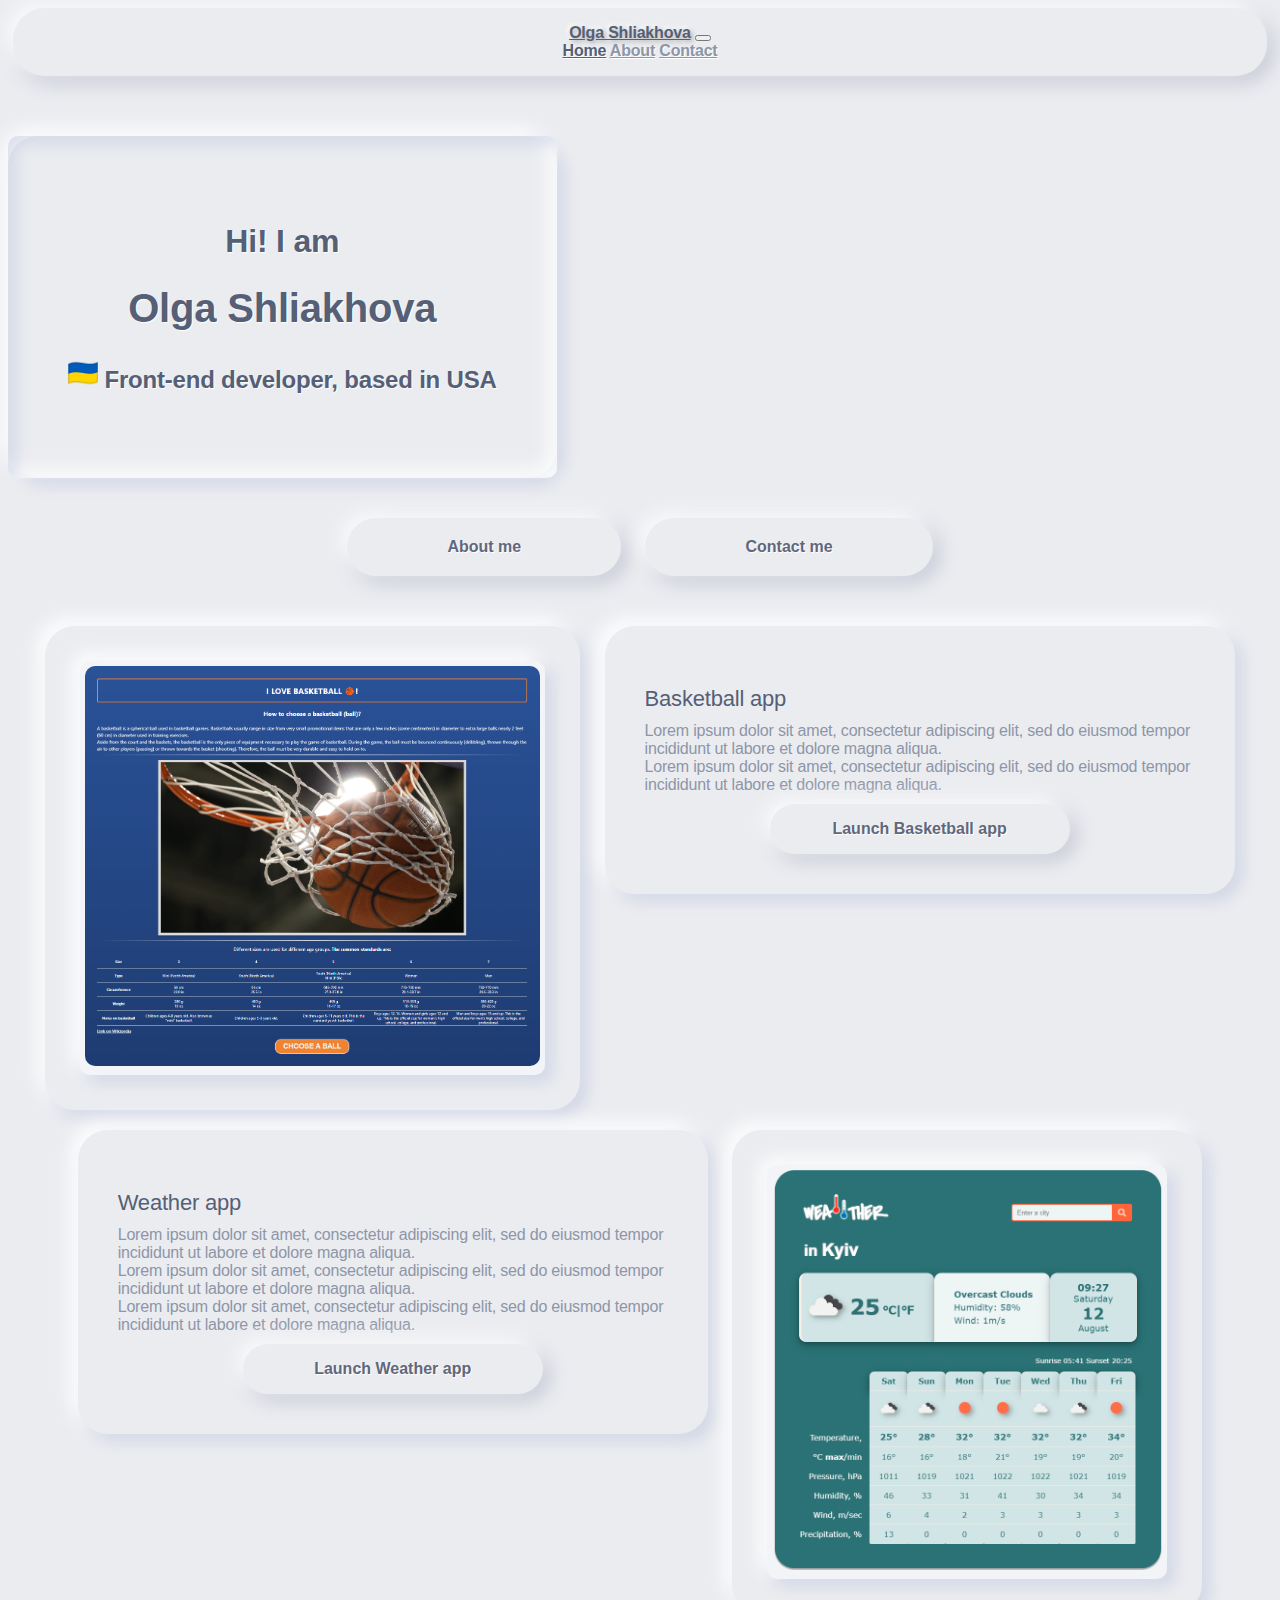
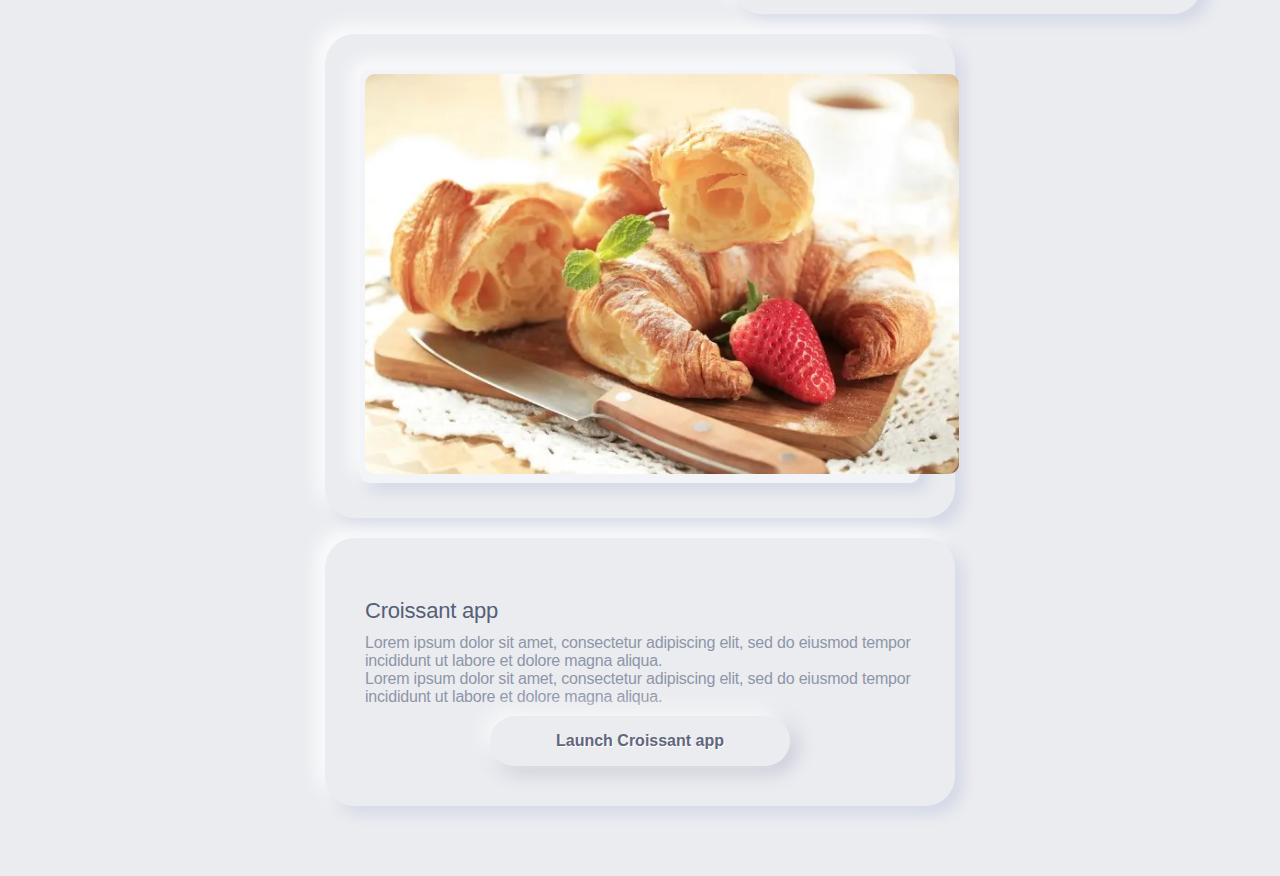
==== index.html @ 5eff9a6d "Update index.html" ====
<!DOCTYPE html>
<html lang="en">
  <head>
    <meta charset="UTF-8" />
    <meta name="viewport" content="width=device-width, initial-scale=1.0" />
    <meta
      name="description"
      content="Olga Shliakhova. Portfolio. Examples of my projects." />
    <link
      rel="stylesheet"
      href="https://cdn.jsdelivr.net/npm/bootstrap-icons@1.10.3/font/bootstrap-icons.css" />
    <link
      href="https://fonts.googleapis.com/css2?family=Covered+By+Your+Grace&family=PT+Sans:ital,wght@0,400;0,700;1,400;1,700&display=swap"
      rel="stylesheet" />
    <link
      href="https://cdn.jsdelivr.net/npm/bootstrap@5.3.1/dist/css/bootstrap.min.css"
      rel="stylesheet"
      integrity="sha384-4bw+/aepP/YC94hEpVNVgiZdgIC5+VKNBQNGCHeKRQN+PtmoHDEXuppvnDJzQIu9"
      crossorigin="anonymous" />
    <script
      src="https://cdn.jsdelivr.net/npm/bootstrap@5.3.1/dist/js/bootstrap.bundle.min.js"
      integrity="sha384-HwwvtgBNo3bZJJLYd8oVXjrBZt8cqVSpeBNS5n7C8IVInixGAoxmnlMuBnhbgrkm"
      crossorigin="anonymous"></script>
    <link rel="stylesheet" type="text/css" href="css/style.css" />
    <title>Olga Shliakhova</title>
  </head>
  <body>
    <div class="container-lg mx-auto">
      <nav class="navbar navbar-expand-lg bg-body-tertiary">
        <div class="container-fluid">
          <a class="navbar-brand" href="index.html">Olga Shliakhova</a>
          <button
            class="navbar-toggler"
            type="button"
            data-bs-toggle="collapse"
            data-bs-target="#navbarNavAltMarkup"
            aria-controls="navbarNavAltMarkup"
            aria-expanded="false"
            aria-label="Toggle navigation">
            <span class="navbar-toggler-icon"></span>
          </button>
          <div class="collapse navbar-collapse" id="navbarNavAltMarkup">
            <div class="navbar-nav">
              <a class="nav-link active" aria-current="page" href="index.html"
                >Home</a
              >
              <a class="nav-link" href="main/about.html">About</a>
              <a class="nav-link" href="main/about.html#contact-me">Contact</a>
            </div>
          </div>
        </div>
      </nav>
      <div class="container main">
        <div class="container mx-auto p-5 card-outer">
          <div class="card-inner">
            <h2 class="greeting">Hi! I am</h2>
            <h1 class="greeting">Olga Shliakhova</h1>

            <h3 class="greeting">
              <img class="flag" src="images/1f1fa-1f1e6.png" alt="Ukraine" />
              Front-end developer, based in USA
            </h3>
          </div>
        </div>

        <div class="d-grid gap-2 d-lg-block mx-auto buttons">
          <button
            type="button"
            class="btn mb-2 mx-auto about"
            onclick="window.location.href = `main/about.html`;">
            About me
          </button>
          <button
            type="button"
            class="btn mb-2 mx-auto contact"
            onclick="window.location.href = `main/about.html#contact-me`;">
            Contact me
          </button>
        </div>

        <div class="container mx-auto card-collection p-4">
          <div class="example-card mx-auto">
            <div class="example-card-outer">
              <img
                class="example-image img-fluid"
                height="400"
                src="images/102.png"
                alt="basketball" />
            </div>
          </div>

          <div class="example-card mx-auto">
            <div class="example-card_title">Basketball app</div>
            <div class="example-card_text mb-5">
              Lorem ipsum dolor sit amet, consectetur adipiscing elit, sed do
              eiusmod tempor incididunt ut labore et dolore magna aliqua.
              <br />
              Lorem ipsum dolor sit amet, consectetur adipiscing elit, sed do
              eiusmod tempor incididunt ut labore et dolore magna aliqua.
            </div>
            <button
              type="button"
              class="btn mb-2 mx-auto launch"
              onclick="window.open(`https://basketball-size.netlify.app/`);">
              Launch Basketball app
            </button>
          </div>
        </div>

        <div class="container mx-auto card-collection p-4">
          <div class="example-card mx-auto">
            <div class="example-card_title">Weather app</div>
            <div class="example-card_text mb-5">
              Lorem ipsum dolor sit amet, consectetur adipiscing elit, sed do
              eiusmod tempor incididunt ut labore et dolore magna aliqua.
              <br />
              Lorem ipsum dolor sit amet, consectetur adipiscing elit, sed do
              eiusmod tempor incididunt ut labore et dolore magna aliqua.
              <br />
              Lorem ipsum dolor sit amet, consectetur adipiscing elit, sed do
              eiusmod tempor incididunt ut labore et dolore magna aliqua.
            </div>
            <button
              type="button"
              class="btn mb-2 mx-auto launch"
              onclick="window.open(`https://weater-forecast-app.netlify.app/`)">
              Launch Weather app
            </button>
          </div>

          <div class="example-card mx-auto">
            <div class="example-card-outer">
              <img
                class="example-image img-fluid"
                height="400"
                src="images/103.png"
                alt="forecast" />
            </div>
          </div>
        </div>

        <div class="container mx-auto card-collection p-4">
          <div class="example-card mx-auto">
            <div class="example-card-outer">
              <img
                class="example-image img-fluid"
                height="400"
                src="images/1234.jpg"
                alt="croissant" />
            </div>
          </div>

          <div class="example-card mx-auto">
            <div class="example-card_title">Croissant app</div>
            <div class="example-card_text mb-5">
              Lorem ipsum dolor sit amet, consectetur adipiscing elit, sed do
              eiusmod tempor incididunt ut labore et dolore magna aliqua.
              <br />
              Lorem ipsum dolor sit amet, consectetur adipiscing elit, sed do
              eiusmod tempor incididunt ut labore et dolore magna aliqua.
            </div>
            <button
              type="button"
              class="btn mb-2 mx-auto launch"
              onclick="window.open(`https://croissant-app-fourteen.netlify.app/`);">
              Launch Croissant app
            </button>
          </div>
        </div>
      </div>
    </div>
    <script src="js/script.is"></script>
  </body>
</html>
---- css/style.css ----
:root {
  --main-bg: #ebecf0;
  --color-shadow: #babecc;
  --ruler: 16px;
  --color-white: #fff;
  --color-font: #8d96a8;
  --bx-shadow: 7px 7px 15px rgba(55, 84, 170, 0.15),
    -7px -7px 20px rgba(255, 255, 255, 1), 0px 0px 4px rgba(255, 255, 255, 0.2) !important;
}

body,
html {
  background-color: var(--main-bg);
}

body {
  text-align: center;
  font-family: "Montserrat", sans-serif;
  letter-spacing: -0.2px;
  font-size: var(--ruler);
}

.navbar {
  border: 0;
  outline: 0;
  font-size: var(--ruler);
  border-radius: calc(var(--ruler) * 2);
  padding: var(--ruler);
  background-color: var(--main-bg) !important;
  text-shadow: 1px 1px 0 var(--color-white);
  color: var(--color-font);
  font-weight: 600;
  margin: 5px;
  box-shadow: -5px -5px 20px var(--color-white),
    5px 5px 20px var(--color-shadow);
  transition: all 0.2s ease-in-out;
  cursor: pointer;
}

.navbar-brand {
  color: #555f76;
  text-shadow: 2px 2px 4px rgba(0, 0, 0, 0.3),
    -2px -2px 4px rgba(255, 255, 255, 1);
}

.navbar-nav .nav-link {
  color: var(--color-font) !important;
}

.navbar-nav .nav-link.active {
  color: #555f76 !important;
}

.main {
  margin: 60px auto;
}

.card-outer {
  box-shadow: var(--bx-shadow);
  background-color: var(--main-bg) !important;
  border-radius: 30px;
  max-width: 100%;
  width: max-content;
}

.card-inner {
  box-shadow: inset 0px 0px 4px rgba(255, 255, 255, 0),
    inset 7px 7px 15px rgba(55, 84, 170, 0.15),
    inset -7px -7px 20px rgba(255, 255, 255, 1),
    0px 0px 4px rgba(255, 255, 255, 0.2) !important;
  border-radius: 10px;
  padding: 60px !important;
}

.card {
  width: 600px;
  margin: 35px auto;
}

.about-me {
  max-width: 600px;
  width: fit-content;
}

p {
  padding: 0 0 10px;
  text-align: start;
  color: var(--color-font);
}

.greeting,
#contact-me,
.about-me {
  color: #555f76;
  text-shadow: 1px 1px 1px var(--color-white);
  text-align: center;
}

h1 {
  font-size: calc(var(--ruler) * 2.5);
}
h2 {
  font-size: calc(var(--ruler) * 2);
}

h3 {
  font-size: calc(var(--ruler) * 1.5);
}

.flag {
  width: 30px;
}

.buttons {
  margin: 40px auto;
  text-align: center;
}

.contact,
.about {
  padding: 20px 100px !important;
}

.btn,
.email,
.back {
  border: 0;
  outline: 0;
  font-size: var(--ruler);
  border-radius: calc(var(--ruler) * 2);
  padding: var(--ruler);
  background-color: var(--main-bg);
  text-shadow: 1px 1px 0 var(--color-white);
  color: #61677c;
  font-weight: 600;
  margin: 0 10px !important;
  box-shadow: -5px -5px 20px var(--color-white),
    5px 5px 20px var(--color-shadow);
  transition: all 0.2s ease-in-out;
  cursor: pointer;
}

.launch {
  width: 300px;
}

&:active {
  box-shadow: inset 1px 1px 2px var(--color-shadow),
    inset -1px -1px 2px var(--color-white);
}
&:hover {
  box-shadow: -2px -2px 5px var(--color-white), 2px 2px 5px var(--color-shadow);
}

.example-card {
  display: block;
  background-color: var(--main-bg);
  padding: 40px;
  box-shadow: var(--bx-shadow);
  border-radius: 30px;
  max-width: 550px;
  width: fit-content;
}

.example-card_title {
  color: #555f76;
  font-size: 22px;
  padding: 20px 0 10px;
  text-align: start;
}

.example-card_text {
  padding: 0 0 10px;
  text-align: start;
  color: #8d96a8;
}

.example-card-outer {
  background-color: #f3f4f7;
  border-radius: 10px;
  border: 5px solid #f3f4f7;
  box-shadow: var(--bx-shadow);
  margin: -5px;
}

.example-image {
  border-radius: 10px;
}

.gallery {
  height: 290px !important;
}

.card-collection .example-card {
  display: inline-block;
  margin: 10px !important;
  vertical-align: top;
  text-align: center;
}

.link-email {
  margin-top: 30px;
  text-align: center;
}

.email,
.back {
  text-decoration: none;
}
.email {
  padding: 18px 64px;
}

.btn-back {
  text-align: left;
  margin-top: 40px;
  margin-left: 10px;
}
.back {
  display: inline;
}

.contact-inner,
.about-inner {
  margin: calc(var(--ruler) * 1.5) auto;
  text-align: center;
}

.contact-inner {
  width: 320px !important;
}

#contact-me,
#about-me {
  border: 0;
  outline: 0;
  border-radius: calc(var(--ruler) * 20);
  padding: calc(var(--ruler) * 1.5);
  background-color: var(--main-bg);
  text-shadow: 1px 1px 0 var(--color-white);
  margin-right: calc(var(--ruler) / 2);
  box-shadow: inset 2px 2px 5px var(--color-shadow),
    inset -5px -5px 10px var(--color-white);
  width: 100%;
  box-sizing: border-box;
  transition: all 0.2s ease-in-out;
  appearance: none;
  -webkit-appearance: none;
}

#about-me {
  border-radius: calc(var(--ruler) * 3) !important;
}

@media screen and (max-width: 600px) {
  h1 {
    font-size: calc(var(--ruler) * 2) !important;
  }
  h2 {
    font-size: calc(var(--ruler) * 1.5);
  }

  h3 {
    font-size: calc(var(--ruler) * 1);
  }
  .card-inner {
    padding: 30px !important;
  }
  .example-card {
    padding: 20px !important;
  }
  .launch {
    width: 250px !important;
  }
  .p-4 {
    padding: 0 !important;
  }
  .about-inner {
    width: 100% !important;
  }
  .contact,
  .about {
    margin: 0 !important;
  }
}
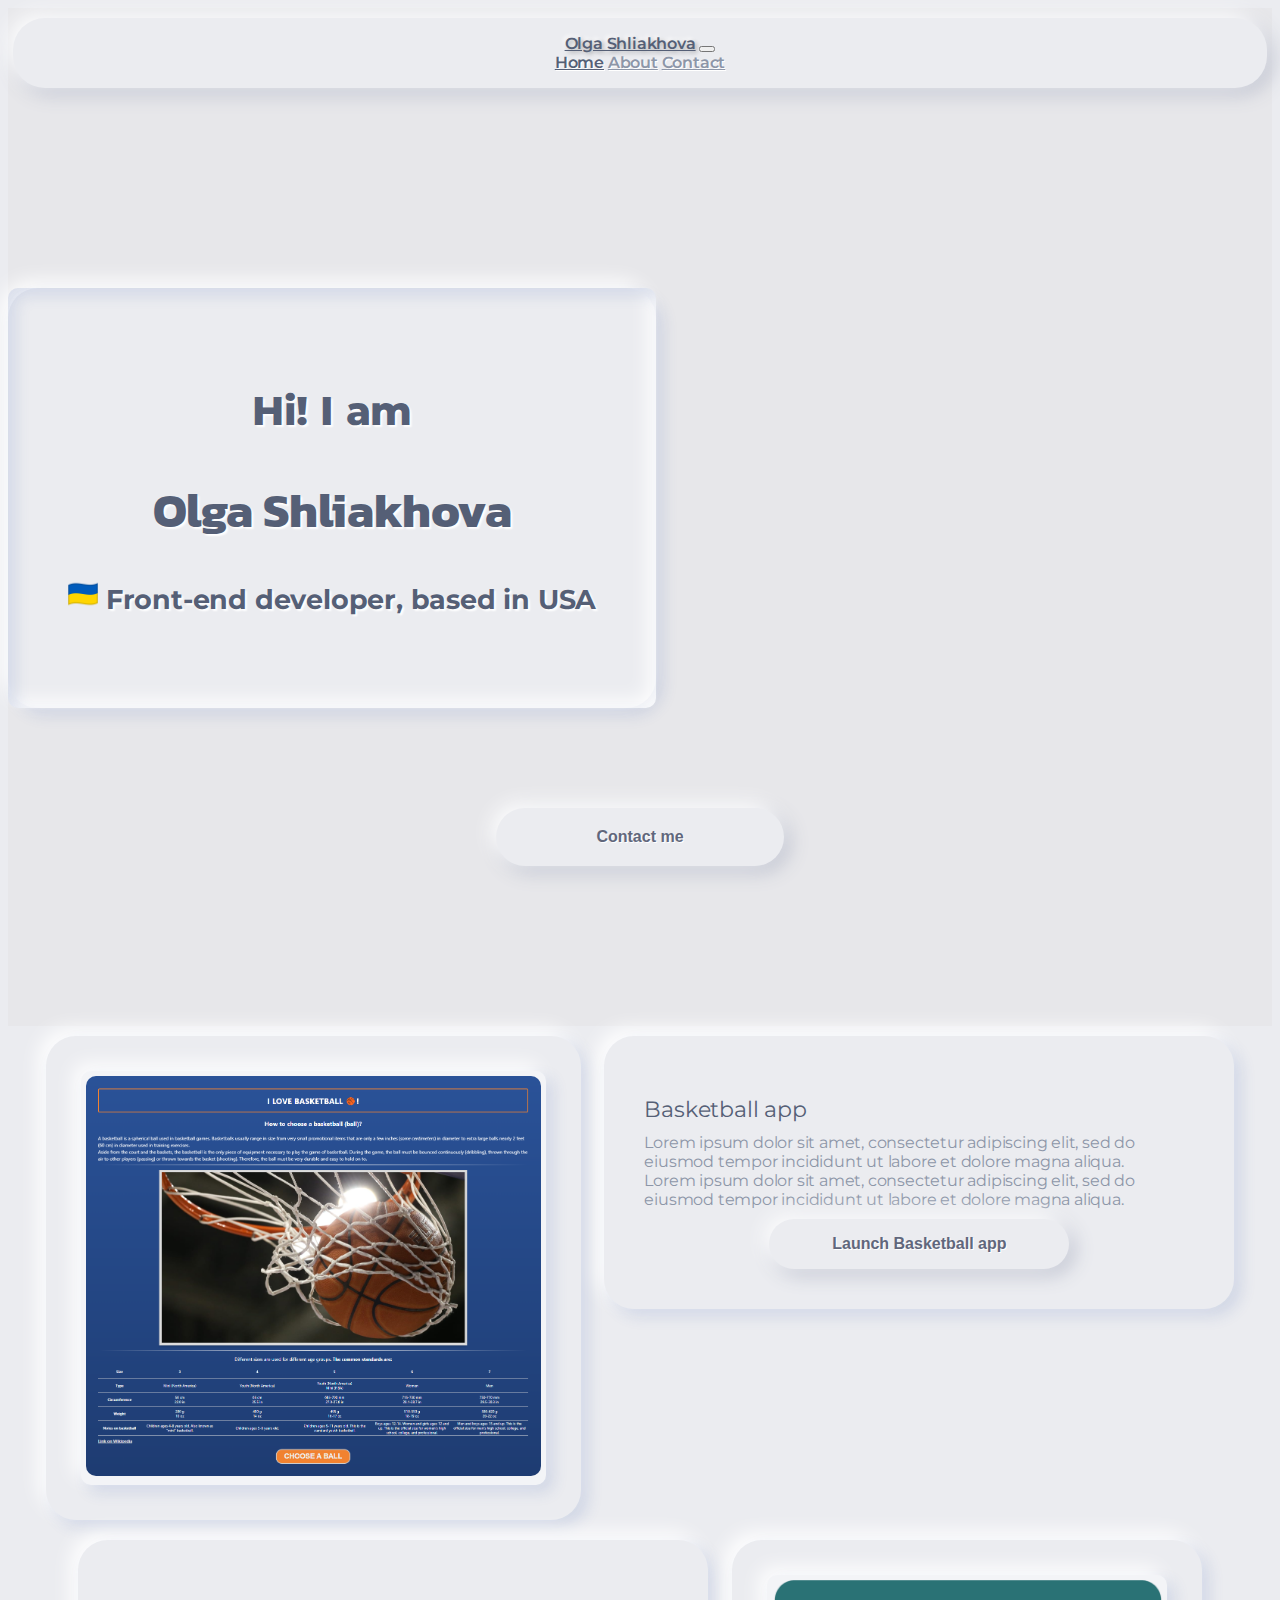
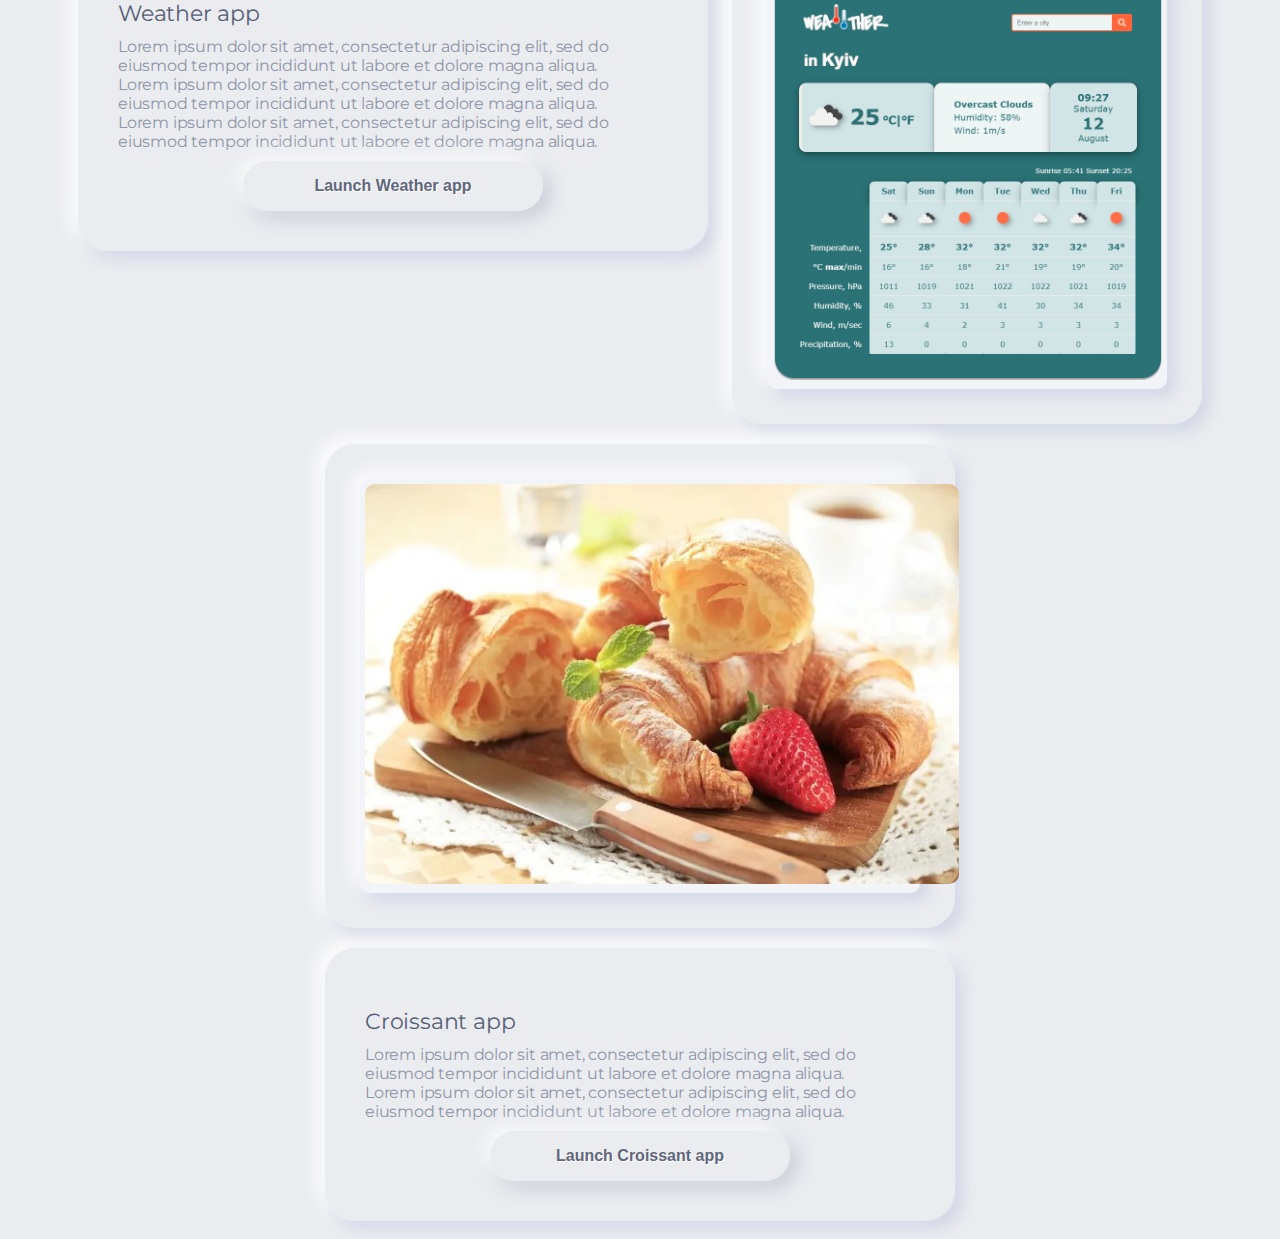
==== commit 732021d2: "Delete button, add font" ====
--- a/index.html
+++ b/index.html
@@ -2,6 +2,7 @@
 <html lang="en">
   <head>
     <meta charset="UTF-8" />
+    <meta http-equiv="X-UA-Compatible" content="IE=edge" />
     <meta name="viewport" content="width=device-width, initial-scale=1.0" />
     <meta
       name="description"
@@ -9,8 +10,10 @@
     <link
       rel="stylesheet"
       href="https://cdn.jsdelivr.net/npm/bootstrap-icons@1.10.3/font/bootstrap-icons.css" />
+    <link rel="preconnect" href="https://fonts.googleapis.com" />
+    <link rel="preconnect" href="https://fonts.gstatic.com" crossorigin />
     <link
-      href="https://fonts.googleapis.com/css2?family=Covered+By+Your+Grace&family=PT+Sans:ital,wght@0,400;0,700;1,400;1,700&display=swap"
+      href="https://fonts.googleapis.com/css2?family=Kanit:wght@500&family=Montserrat:wght@500&family=PT+Sans:ital,wght@0,400;0,700;1,400;1,700&display=swap"
       rel="stylesheet" />
     <link
       href="https://cdn.jsdelivr.net/npm/bootstrap@5.3.1/dist/css/bootstrap.min.css"
@@ -25,147 +28,153 @@
     <title>Olga Shliakhova</title>
   </head>
   <body>
-    <div class="container-lg mx-auto">
-      <nav class="navbar navbar-expand-lg bg-body-tertiary">
-        <div class="container-fluid">
-          <a class="navbar-brand" href="index.html">Olga Shliakhova</a>
-          <button
-            class="navbar-toggler"
-            type="button"
-            data-bs-toggle="collapse"
-            data-bs-target="#navbarNavAltMarkup"
-            aria-controls="navbarNavAltMarkup"
-            aria-expanded="false"
-            aria-label="Toggle navigation">
-            <span class="navbar-toggler-icon"></span>
-          </button>
-          <div class="collapse navbar-collapse" id="navbarNavAltMarkup">
-            <div class="navbar-nav">
-              <a class="nav-link active" aria-current="page" href="index.html"
-                >Home</a
-              >
-              <a class="nav-link" href="main/about.html">About</a>
-              <a class="nav-link" href="main/about.html#contact-me">Contact</a>
+    <div class="container-fluid wrapper mx-auto">
+      <div class="hero">
+        <nav class="navbar fixed-top navbar-expand-md bg-body-tertiary">
+          <div class="container-fluid">
+            <a class="navbar-brand" href="index.html">Olga Shliakhova</a>
+            <button
+              class="navbar-toggler"
+              type="button"
+              data-bs-toggle="collapse"
+              data-bs-target="#navbarNavAltMarkup"
+              aria-controls="navbarNavAltMarkup"
+              aria-expanded="false"
+              aria-label="Toggle navigation">
+              <span class="navbar-toggler-icon"></span>
+            </button>
+            <div
+              class="collapse navbar-collapse justify-content-center"
+              id="navbarNavAltMarkup">
+              <div class="navbar-nav">
+                <a class="nav-link active" aria-current="page" href="index.html"
+                  >Home</a
+                >
+                <a class="nav-link" href="main/about.html">About</a>
+                <a class="nav-link" href="main/about.html#contact-me"
+                  >Contact</a
+                >
+              </div>
             </div>
           </div>
+        </nav>
+        <div class="container main">
+          <div class="container mx-auto p-5 card-outer">
+            <div class="card-inner">
+              <h2 class="greeting">Hi! I am</h2>
+              <h1 class="greeting">Olga Shliakhova</h1>
+
+              <h3 class="greeting">
+                <img class="flag" src="images/1f1fa-1f1e6.png" alt="Ukraine" />
+                Front-end developer, based in USA
+              </h3>
+            </div>
+          </div>
+
+          <div class="d-grid gap-2 d-lg-block mx-auto buttons">
+            <!-- <button
+              type="button"
+              class="btn mb-2 mx-auto about"
+              onclick="window.location.href = `main/about.html`;">
+              About me
+            </button> -->
+            <button
+              type="button"
+              class="btn mb-2 mx-auto contact"
+              onclick="window.location.href = `main/about.html#contact-me`;">
+              Contact me
+            </button>
+          </div>
         </div>
-      </nav>
-      <div class="container main">
-        <div class="container mx-auto p-5 card-outer">
-          <div class="card-inner">
-            <h2 class="greeting">Hi! I am</h2>
-            <h1 class="greeting">Olga Shliakhova</h1>
+      </div>
 
-            <h3 class="greeting">
-              <img class="flag" src="images/1f1fa-1f1e6.png" alt="Ukraine" />
-              Front-end developer, based in USA
-            </h3>
+      <div class="container mx-auto card-collection p-4">
+        <div class="example-card mx-auto">
+          <div class="example-card-outer">
+            <img
+              class="example-image img-fluid"
+              height="400"
+              src="images/102.png"
+              alt="basketball" />
           </div>
         </div>
 
-        <div class="d-grid gap-2 d-lg-block mx-auto buttons">
+        <div class="example-card mx-auto">
+          <div class="example-card_title">Basketball app</div>
+          <div class="example-card_text mb-5">
+            Lorem ipsum dolor sit amet, consectetur adipiscing elit, sed do
+            eiusmod tempor incididunt ut labore et dolore magna aliqua.
+            <br />
+            Lorem ipsum dolor sit amet, consectetur adipiscing elit, sed do
+            eiusmod tempor incididunt ut labore et dolore magna aliqua.
+          </div>
           <button
             type="button"
-            class="btn mb-2 mx-auto about"
-            onclick="window.location.href = `main/about.html`;">
-            About me
+            class="btn mb-2 mx-auto launch"
+            onclick="window.open(`https://basketball-size.netlify.app/`);">
+            Launch Basketball app
           </button>
+        </div>
+      </div>
+
+      <div class="container mx-auto card-collection p-4">
+        <div class="example-card mx-auto">
+          <div class="example-card_title">Weather app</div>
+          <div class="example-card_text mb-5">
+            Lorem ipsum dolor sit amet, consectetur adipiscing elit, sed do
+            eiusmod tempor incididunt ut labore et dolore magna aliqua.
+            <br />
+            Lorem ipsum dolor sit amet, consectetur adipiscing elit, sed do
+            eiusmod tempor incididunt ut labore et dolore magna aliqua.
+            <br />
+            Lorem ipsum dolor sit amet, consectetur adipiscing elit, sed do
+            eiusmod tempor incididunt ut labore et dolore magna aliqua.
+          </div>
           <button
             type="button"
-            class="btn mb-2 mx-auto contact"
-            onclick="window.location.href = `main/about.html#contact-me`;">
-            Contact me
+            class="btn mb-2 mx-auto launch"
+            onclick="window.open(`https://weater-forecast-app.netlify.app/`)">
+            Launch Weather app
           </button>
         </div>
 
-        <div class="container mx-auto card-collection p-4">
-          <div class="example-card mx-auto">
-            <div class="example-card-outer">
-              <img
-                class="example-image img-fluid"
-                height="400"
-                src="images/102.png"
-                alt="basketball" />
-            </div>
+        <div class="example-card mx-auto">
+          <div class="example-card-outer">
+            <img
+              class="example-image img-fluid"
+              height="400"
+              src="images/103.png"
+              alt="forecast" />
           </div>
+        </div>
+      </div>
 
-          <div class="example-card mx-auto">
-            <div class="example-card_title">Basketball app</div>
-            <div class="example-card_text mb-5">
-              Lorem ipsum dolor sit amet, consectetur adipiscing elit, sed do
-              eiusmod tempor incididunt ut labore et dolore magna aliqua.
-              <br />
-              Lorem ipsum dolor sit amet, consectetur adipiscing elit, sed do
-              eiusmod tempor incididunt ut labore et dolore magna aliqua.
-            </div>
-            <button
-              type="button"
-              class="btn mb-2 mx-auto launch"
-              onclick="window.open(`https://basketball-size.netlify.app/`);">
-              Launch Basketball app
-            </button>
+      <div class="container mx-auto card-collection p-4">
+        <div class="example-card mx-auto">
+          <div class="example-card-outer">
+            <img
+              class="example-image img-fluid"
+              height="400"
+              src="images/1234.jpg"
+              alt="croissant" />
           </div>
         </div>
 
-        <div class="container mx-auto card-collection p-4">
-          <div class="example-card mx-auto">
-            <div class="example-card_title">Weather app</div>
-            <div class="example-card_text mb-5">
-              Lorem ipsum dolor sit amet, consectetur adipiscing elit, sed do
-              eiusmod tempor incididunt ut labore et dolore magna aliqua.
-              <br />
-              Lorem ipsum dolor sit amet, consectetur adipiscing elit, sed do
-              eiusmod tempor incididunt ut labore et dolore magna aliqua.
-              <br />
-              Lorem ipsum dolor sit amet, consectetur adipiscing elit, sed do
-              eiusmod tempor incididunt ut labore et dolore magna aliqua.
-            </div>
-            <button
-              type="button"
-              class="btn mb-2 mx-auto launch"
-              onclick="window.open(`https://weater-forecast-app.netlify.app/`)">
-              Launch Weather app
-            </button>
+        <div class="example-card mx-auto">
+          <div class="example-card_title">Croissant app</div>
+          <div class="example-card_text mb-5">
+            Lorem ipsum dolor sit amet, consectetur adipiscing elit, sed do
+            eiusmod tempor incididunt ut labore et dolore magna aliqua.
+            <br />
+            Lorem ipsum dolor sit amet, consectetur adipiscing elit, sed do
+            eiusmod tempor incididunt ut labore et dolore magna aliqua.
           </div>
-
-          <div class="example-card mx-auto">
-            <div class="example-card-outer">
-              <img
-                class="example-image img-fluid"
-                height="400"
-                src="images/103.png"
-                alt="forecast" />
-            </div>
-          </div>
-        </div>
-
-        <div class="container mx-auto card-collection p-4">
-          <div class="example-card mx-auto">
-            <div class="example-card-outer">
-              <img
-                class="example-image img-fluid"
-                height="400"
-                src="images/1234.jpg"
-                alt="croissant" />
-            </div>
-          </div>
-
-          <div class="example-card mx-auto">
-            <div class="example-card_title">Croissant app</div>
-            <div class="example-card_text mb-5">
-              Lorem ipsum dolor sit amet, consectetur adipiscing elit, sed do
-              eiusmod tempor incididunt ut labore et dolore magna aliqua.
-              <br />
-              Lorem ipsum dolor sit amet, consectetur adipiscing elit, sed do
-              eiusmod tempor incididunt ut labore et dolore magna aliqua.
-            </div>
-            <button
-              type="button"
-              class="btn mb-2 mx-auto launch"
-              onclick="window.open(`https://croissant-app-fourteen.netlify.app/`);">
-              Launch Croissant app
-            </button>
-          </div>
+          <button
+            type="button"
+            class="btn mb-2 mx-auto launch"
+            onclick="window.open(`https://croissant-app-fourteen.netlify.app/`);">
+            Launch Croissant app
+          </button>
         </div>
       </div>
     </div>
--- a/css/style.css
+++ b/css/style.css
@@ -1,6 +1,8 @@
 :root {
   --main-bg: #ebecf0;
+  --secondary-bg: #e7e7ea;
   --color-shadow: #babecc;
+  --text-color: #555f76;
   --ruler: 16px;
   --color-white: #fff;
   --color-font: #8d96a8;
@@ -18,6 +20,11 @@
   font-family: "Montserrat", sans-serif;
   letter-spacing: -0.2px;
   font-size: var(--ruler);
+}
+
+.hero {
+  background-color: var(--secondary-bg);
+  padding: 5px 0 100px 0;
 }
 
 .navbar {
@@ -38,7 +45,7 @@
 }
 
 .navbar-brand {
-  color: #555f76;
+  color: var(--text-color);
   text-shadow: 2px 2px 4px rgba(0, 0, 0, 0.3),
     -2px -2px 4px rgba(255, 255, 255, 1);
 }
@@ -48,7 +55,7 @@
 }
 
 .navbar-nav .nav-link.active {
-  color: #555f76 !important;
+  color: var(--text-color) !important;
 }
 
 .main {
@@ -61,6 +68,7 @@
   border-radius: 30px;
   max-width: 100%;
   width: max-content;
+  margin: 200px 0 100px 0;
 }
 
 .card-inner {
@@ -90,21 +98,25 @@
 
 .greeting,
 #contact-me,
-.about-me {
-  color: #555f76;
-  text-shadow: 1px 1px 1px var(--color-white);
-  text-align: center;
+.about-me,
+.about {
+  color: var(--text-color);
+  text-shadow: 2px 2px 2px var(--color-white);
+  text-align: center;
+  line-height: 1.5em;
 }
 
 h1 {
+  font-family: "Kanit", sans-serif;
+  line-height: 1em;
+  font-size: calc(var(--ruler) * 3);
+}
+h2 {
   font-size: calc(var(--ruler) * 2.5);
-}
-h2 {
-  font-size: calc(var(--ruler) * 2);
-}
-
+  font-weight: 800;
+}
 h3 {
-  font-size: calc(var(--ruler) * 1.5);
+  font-size: calc(var(--ruler) * 1.7);
 }
 
 .flag {
@@ -118,7 +130,10 @@
 
 .contact,
 .about {
+  /* text-shadow: 2px 2px 2px var(--color-white); */
   padding: 20px 100px !important;
+  font-weight: 700;
+  /* color: var(--text-color); */
 }
 
 .btn,
@@ -163,7 +178,7 @@
 }
 
 .example-card_title {
-  color: #555f76;
+  color: var(--text-color);
   font-size: 22px;
   padding: 20px 0 10px;
   text-align: start;
@@ -172,7 +187,7 @@
 .example-card_text {
   padding: 0 0 10px;
   text-align: start;
-  color: #8d96a8;
+  color: var(--color-font);
 }
 
 .example-card-outer {
@@ -220,25 +235,20 @@
   display: inline;
 }
 
+.contact-inner {
+  width: 320px !important;
+  text-align: center;
+}
 .contact-inner,
 .about-inner {
   margin: calc(var(--ruler) * 1.5) auto;
   text-align: center;
-}
-
-.contact-inner {
-  width: 320px !important;
-}
-
-#contact-me,
-#about-me {
   border: 0;
   outline: 0;
-  border-radius: calc(var(--ruler) * 20);
+  border-radius: calc(var(--ruler) * 7);
   padding: calc(var(--ruler) * 1.5);
   background-color: var(--main-bg);
-  text-shadow: 1px 1px 0 var(--color-white);
-  margin-right: calc(var(--ruler) / 2);
+  text-align: center;
   box-shadow: inset 2px 2px 5px var(--color-shadow),
     inset -5px -5px 10px var(--color-white);
   width: 100%;
@@ -249,7 +259,10 @@
 }
 
 #about-me {
-  border-radius: calc(var(--ruler) * 3) !important;
+  padding: 0 60px;
+  margin-bottom: 0 !important;
+  line-height: 2em;
+  text-shadow: 1px 1px 0 var(--color-white);
 }
 
 @media screen and (max-width: 600px) {
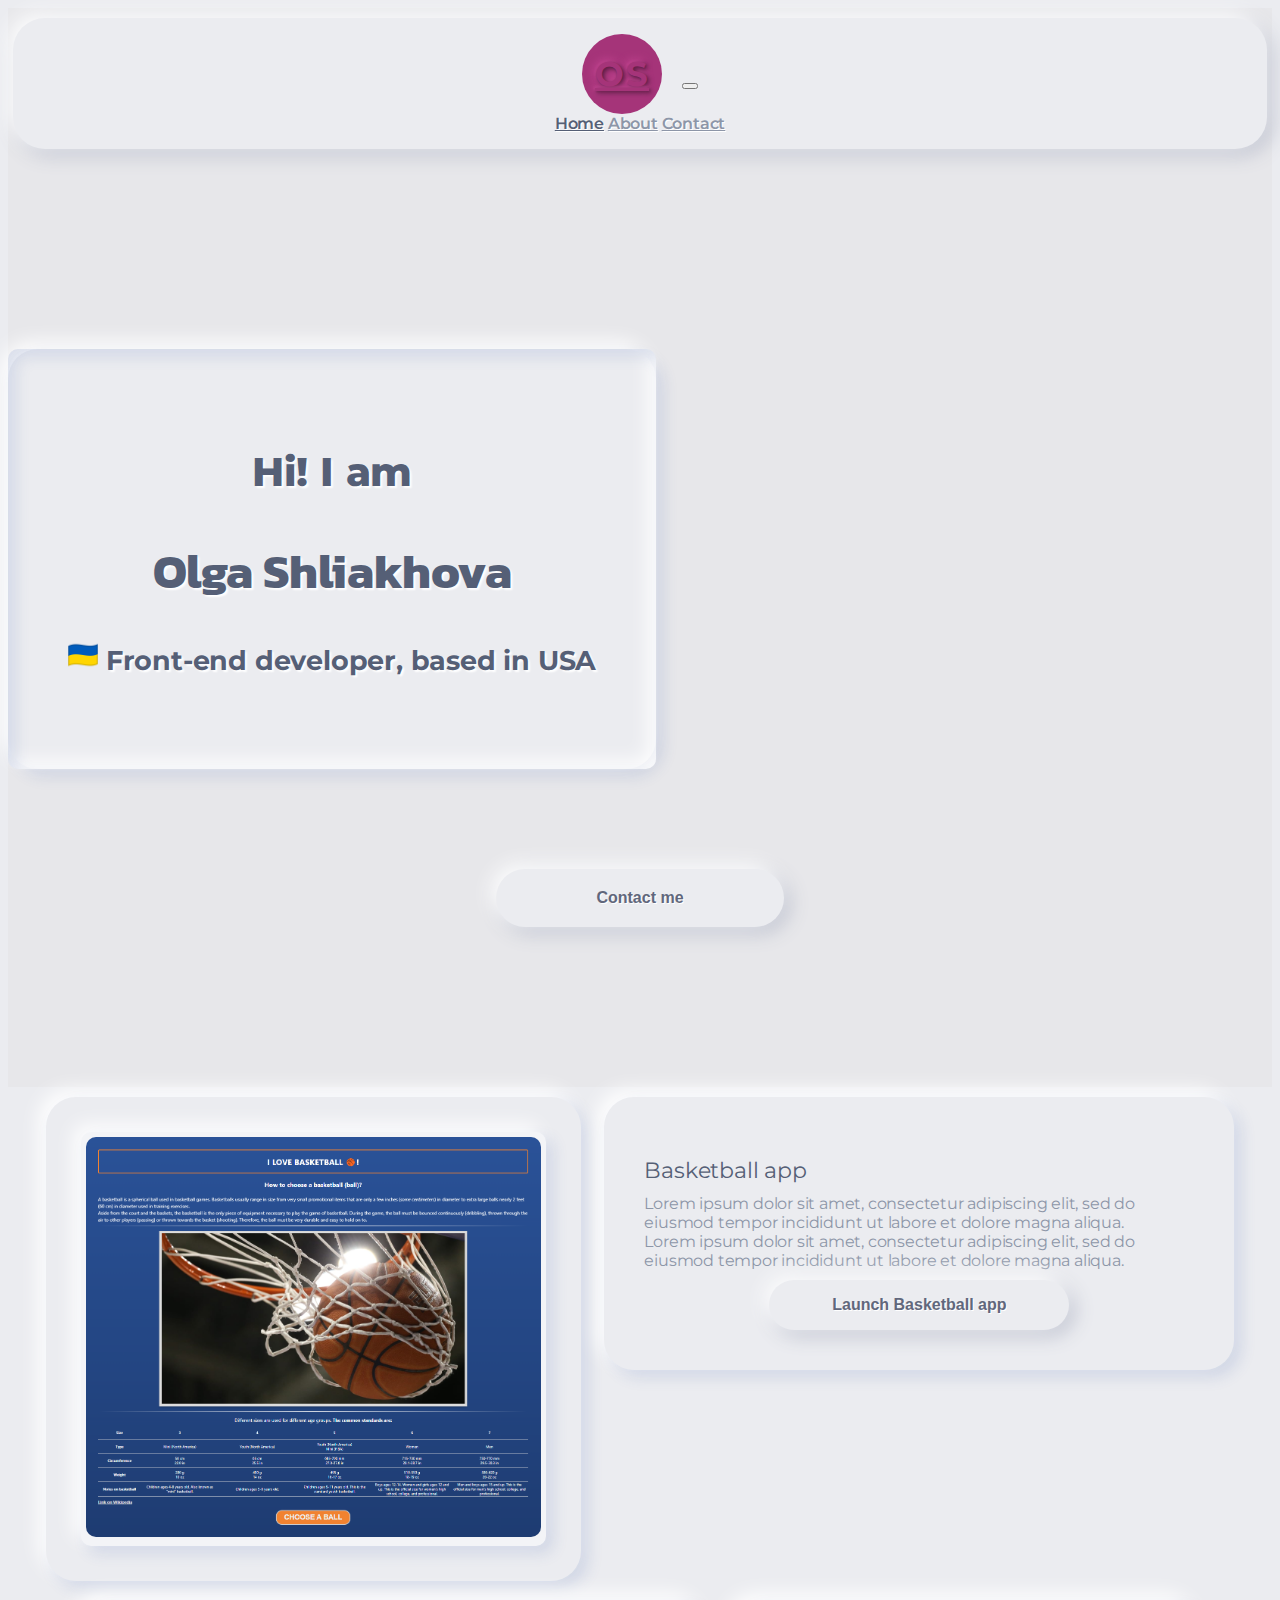
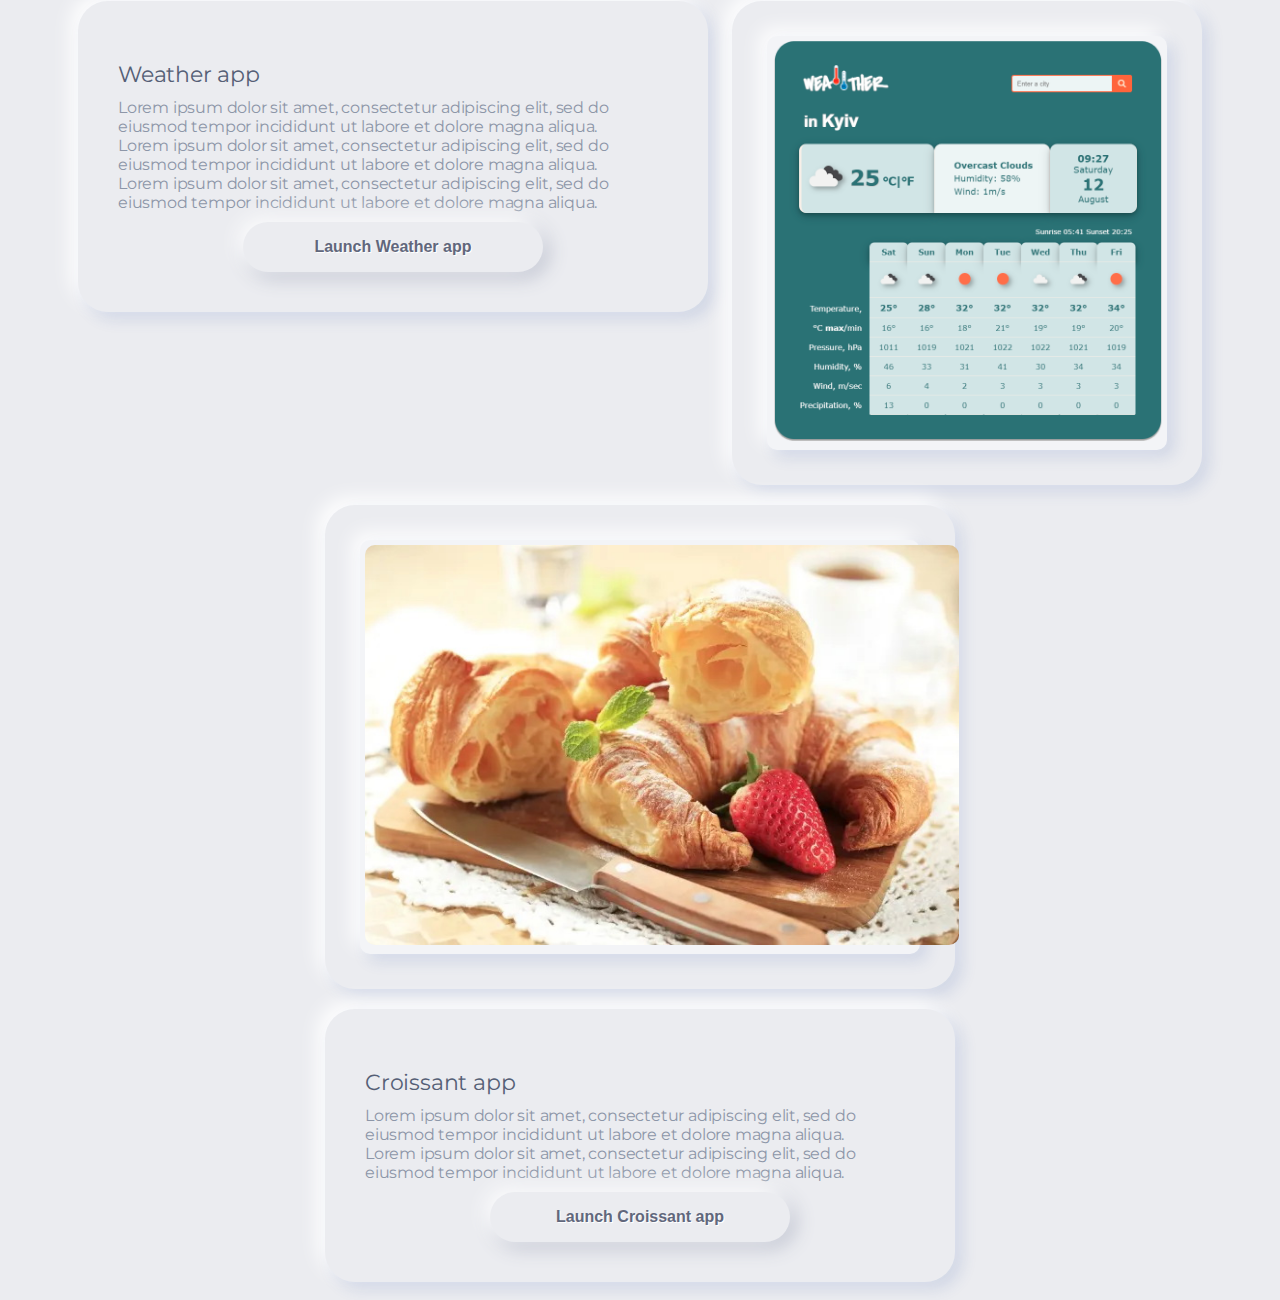
==== commit 5eff3bc5: "Changed brand" ====
--- a/index.html
+++ b/index.html
@@ -32,7 +32,7 @@
       <div class="hero">
         <nav class="navbar fixed-top navbar-expand-md bg-body-tertiary">
           <div class="container-fluid">
-            <a class="navbar-brand" href="index.html">Olga Shliakhova</a>
+            <a class="navbar-brand" href="index.html">OS</a>
             <button
               class="navbar-toggler"
               type="button"
--- a/css/style.css
+++ b/css/style.css
@@ -6,6 +6,7 @@
   --ruler: 16px;
   --color-white: #fff;
   --color-font: #8d96a8;
+  --color-logo: #a53479;
   --bx-shadow: 7px 7px 15px rgba(55, 84, 170, 0.15),
     -7px -7px 20px rgba(255, 255, 255, 1), 0px 0px 4px rgba(255, 255, 255, 0.2) !important;
 }
@@ -45,9 +46,27 @@
 }
 
 .navbar-brand {
-  color: var(--text-color);
-  text-shadow: 2px 2px 4px rgba(0, 0, 0, 0.3),
-    -2px -2px 4px rgba(255, 255, 255, 1);
+  background: var(--color-logo);
+  color: var(--color-logo);
+  text-shadow: 2px 2px 5px #571c40, 1px 1px 2px #7e285d, -2px -2px 8px #c54794,
+    -1px -1px 3px #c54794;
+  width: 5rem;
+  height: 5rem;
+  line-height: 5rem;
+  font-size: 2.1rem;
+  font-weight: 700;
+  letter-spacing: 0.1rem;
+  text-align: center;
+  display: inline-block;
+  border-radius: 50%;
+  margin-right: 1rem;
+}
+.navbar-brand:hover {
+  background: #c33f8f;
+  color: #c33f8f;
+  text-shadow: 2px 2px 5px #310f24, 1px 1px 2px #7e285d, -2px -2px 8px #d16eab,
+    -1px -1px 3px #d16eab;
+  transition: all 0.1s ease;
 }
 
 .navbar-nav .nav-link {
@@ -295,4 +314,19 @@
   .about {
     margin: 0 !important;
   }
-}
+  .hero {
+    padding: 5px 0;
+  }
+  .card-outer {
+    margin: 100px 0 40px 0;
+  }
+  #about-me {
+    padding: 10px 20px;
+  }
+  .about-inner {
+    border-radius: calc(var(--ruler) * 4);
+  }
+  .about {
+    padding: 20px 50px !important;
+  }
+}
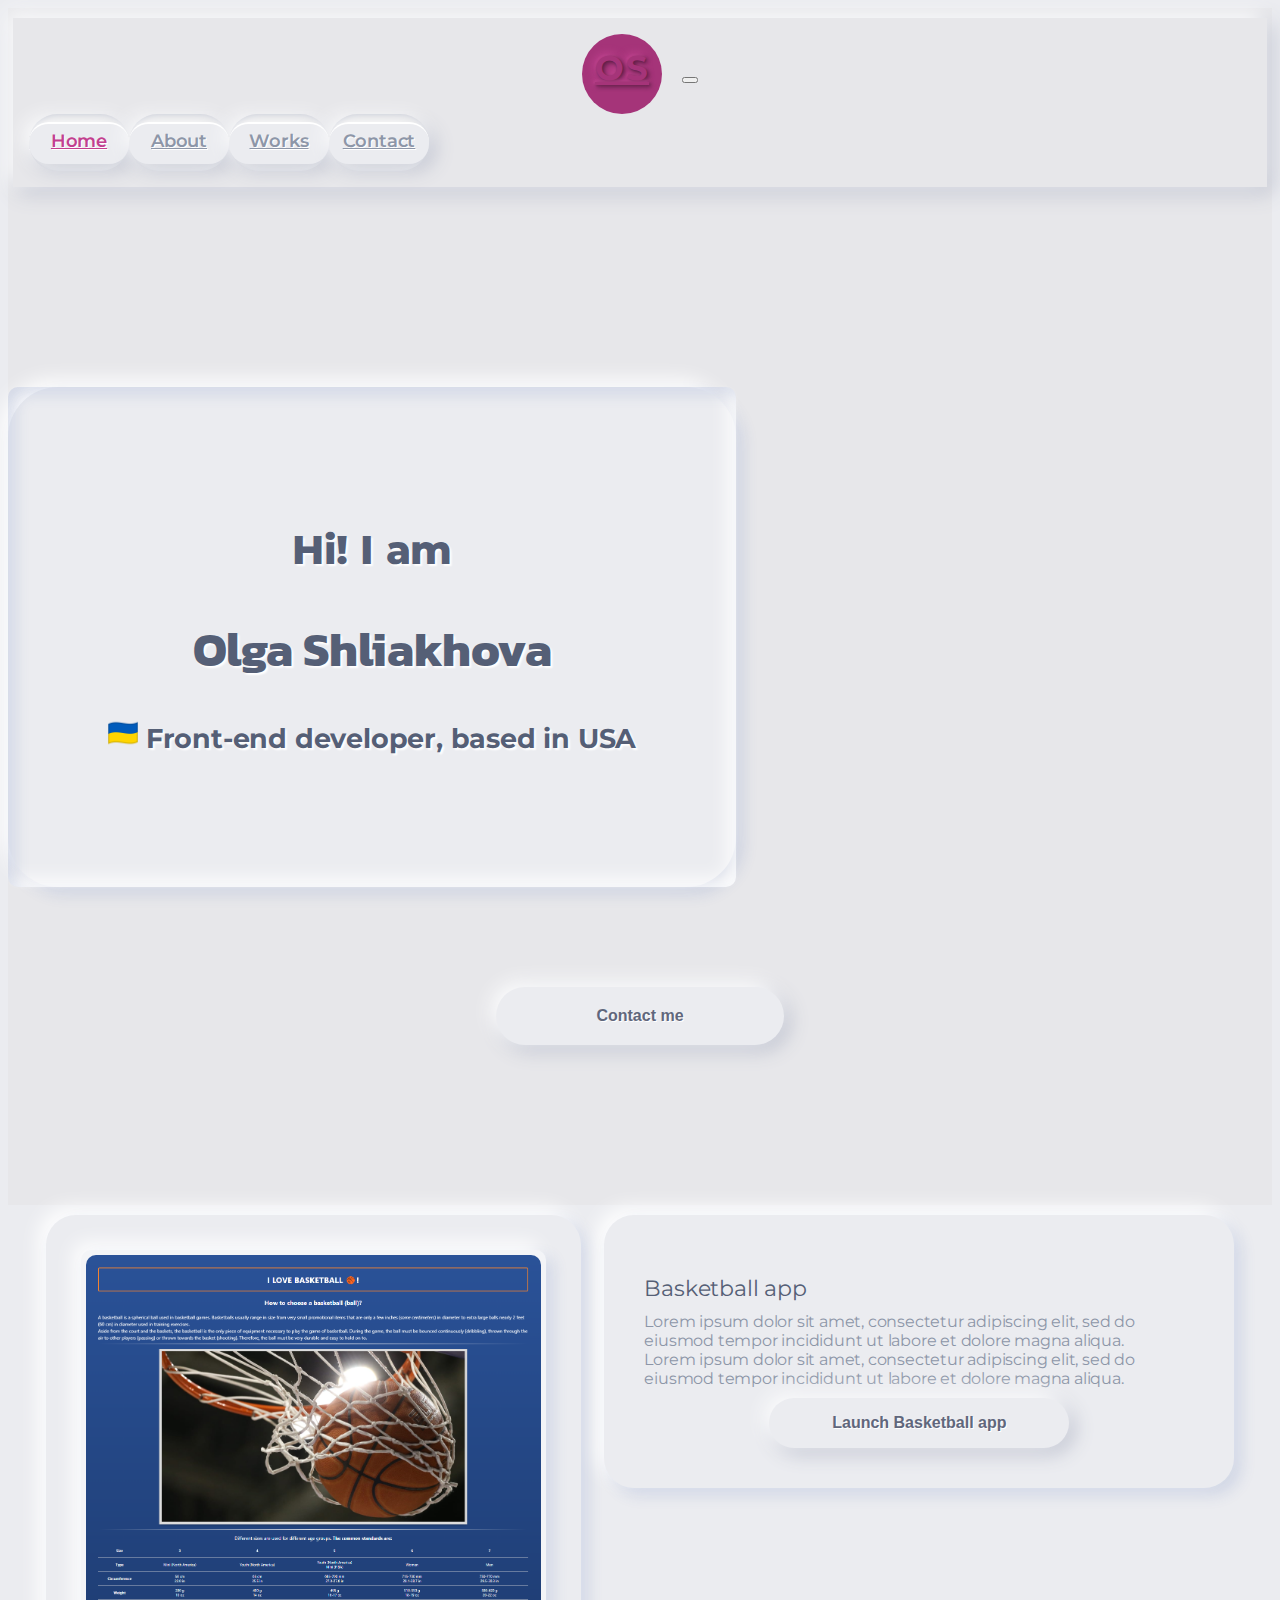
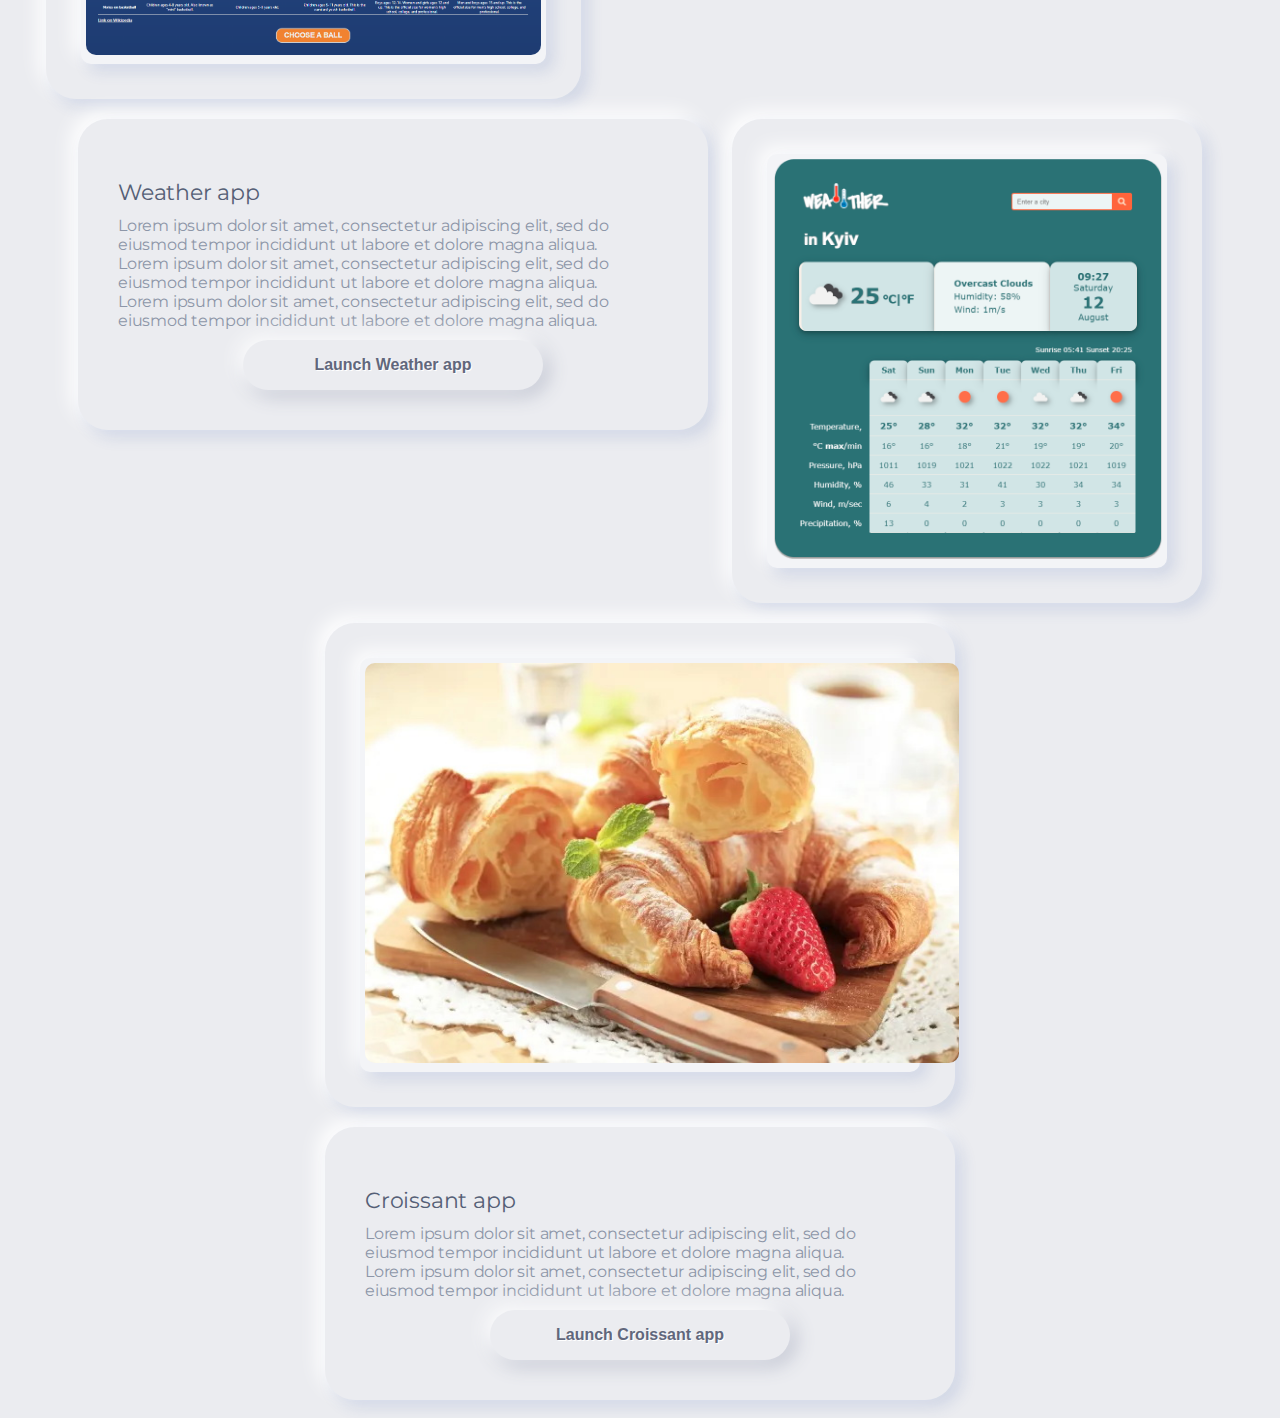
==== commit d4e5cd58: "Added html files: contacct, works" ====
--- a/index.html
+++ b/index.html
@@ -13,7 +13,7 @@
     <link rel="preconnect" href="https://fonts.googleapis.com" />
     <link rel="preconnect" href="https://fonts.gstatic.com" crossorigin />
     <link
-      href="https://fonts.googleapis.com/css2?family=Kanit:wght@500&family=Montserrat:wght@500&family=PT+Sans:ital,wght@0,400;0,700;1,400;1,700&display=swap"
+      href="https://fonts.googleapis.com/css2?family=Kanit:wght@500&family=Montserrat:wght@500&family=PT+Sans:ital,wght@0,400;0,700;1,400;1,700&family=Lato:wght@400;700&display=swap"
       rel="stylesheet" />
     <link
       href="https://cdn.jsdelivr.net/npm/bootstrap@5.3.1/dist/css/bootstrap.min.css"
@@ -47,13 +47,34 @@
               class="collapse navbar-collapse justify-content-center"
               id="navbarNavAltMarkup">
               <div class="navbar-nav">
-                <a class="nav-link active" aria-current="page" href="index.html"
-                  >Home</a
-                >
-                <a class="nav-link" href="main/about.html">About</a>
-                <a class="nav-link" href="main/about.html#contact-me"
-                  >Contact</a
-                >
+                <span class="bar"></span>
+                <div class="navbar-nav toggle">
+                  <div class="label">
+                    <a
+                      class="nav-link active"
+                      aria-current="page"
+                      href="index.html">
+                      Home
+                    </a>
+                  </div>
+                </div>
+                <div class="navbar-nav toggle">
+                  <div class="label">
+                    <a class="nav-link" href="html/about.html"> About </a>
+                  </div>
+                </div>
+                <div class="navbar-nav toggle">
+                  <div class="label">
+                    <a class="nav-link" href="html/works.html"> Works </a>
+                  </div>
+                </div>
+                <div class="navbar-nav toggle">
+                  <div class="label">
+                    <a class="nav-link" href="html/about.html#contact-me">
+                      Contact
+                    </a>
+                  </div>
+                </div>
               </div>
             </div>
           </div>
--- a/css/style.css
+++ b/css/style.css
@@ -32,9 +32,9 @@
   border: 0;
   outline: 0;
   font-size: var(--ruler);
-  border-radius: calc(var(--ruler) * 2);
+  /* border-radius: calc(var(--ruler) * 2); */
   padding: var(--ruler);
-  background-color: var(--main-bg) !important;
+  background: var(--secondary-bg) !important;
   text-shadow: 1px 1px 0 var(--color-white);
   color: var(--color-font);
   font-weight: 600;
@@ -43,6 +43,10 @@
     5px 5px 20px var(--color-shadow);
   transition: all 0.2s ease-in-out;
   cursor: pointer;
+}
+
+.collapse {
+  padding-right: 110px;
 }
 
 .navbar-brand {
@@ -52,7 +56,7 @@
     -1px -1px 3px #c54794;
   width: 5rem;
   height: 5rem;
-  line-height: 5rem;
+  line-height: 4.3rem;
   font-size: 2.1rem;
   font-weight: 700;
   letter-spacing: 0.1rem;
@@ -61,7 +65,8 @@
   border-radius: 50%;
   margin-right: 1rem;
 }
-.navbar-brand:hover {
+.navbar-brand:hover,
+.navbar-brand:focus {
   background: #c33f8f;
   color: #c33f8f;
   text-shadow: 2px 2px 5px #310f24, 1px 1px 2px #7e285d, -2px -2px 8px #d16eab,
@@ -69,12 +74,69 @@
   transition: all 0.1s ease;
 }
 
-.navbar-nav .nav-link {
-  color: var(--color-font) !important;
-}
-
-.navbar-nav .nav-link.active {
-  color: var(--text-color) !important;
+.navbar-nav {
+  display: flex;
+  justify-content: space-between;
+  align-items: center;
+  width: 35%;
+  /* transform: scale(1.2); */
+  position: relative;
+}
+
+.toggle {
+  position: relative;
+  display: grid;
+  place-items: center;
+  justify-content: center;
+  width: 125px;
+  height: 57px;
+  border-radius: 32px;
+  background: #ddd;
+  box-shadow: inset 2px 2px 5px #babecc, inset -5px -5px 10px #fff;
+}
+
+.label {
+  width: 100px;
+  height: 40px;
+  border-radius: 20px;
+  border-top: 2px solid #fff;
+
+  box-shadow: 0 3px 4px #999, 0 -1px 2px #ccc;
+  display: grid;
+  place-items: center;
+  box-shadow: -5px -5px 20px var(--color-white),
+    5px 5px 20px var(--color-shadow);
+  transition: all 0.2s ease-in-out;
+  background-color: var(--main-bg);
+}
+
+.bar {
+  content: "";
+  position: absolute;
+  width: 100%;
+  height: 12px;
+  background: #eee;
+  box-shadow: inset 2px 2px 5px #babecc, inset -5px -5px 10px #fff;
+  border-top: 1px solid #bbb;
+  border-bottom: 1px solid #fff;
+}
+
+.nav-link {
+  font-weight: 600;
+  font-size: 18px;
+  color: var(--color-font);
+  padding-top: 2px;
+  width: 100px;
+  height: 30px;
+  text-align: center;
+  border-radius: 50%;
+  transition: 0.5s;
+}
+
+.nav-link.active,
+.nav-link:hover {
+  color: #c33f8f !important;
+  transition: all 0.1s ease;
 }
 
 .main {
@@ -84,7 +146,7 @@
 .card-outer {
   box-shadow: var(--bx-shadow);
   background-color: var(--main-bg) !important;
-  border-radius: 30px;
+  border-radius: 50px;
   max-width: 100%;
   width: max-content;
   margin: 200px 0 100px 0;
@@ -96,7 +158,7 @@
     inset -7px -7px 20px rgba(255, 255, 255, 1),
     0px 0px 4px rgba(255, 255, 255, 0.2) !important;
   border-radius: 10px;
-  padding: 60px !important;
+  padding: 100px !important;
 }
 
 .card {
@@ -153,6 +215,10 @@
   padding: 20px 100px !important;
   font-weight: 700;
   /* color: var(--text-color); */
+}
+
+.contact:hover {
+  color: var(--color-font);
 }
 
 .btn,
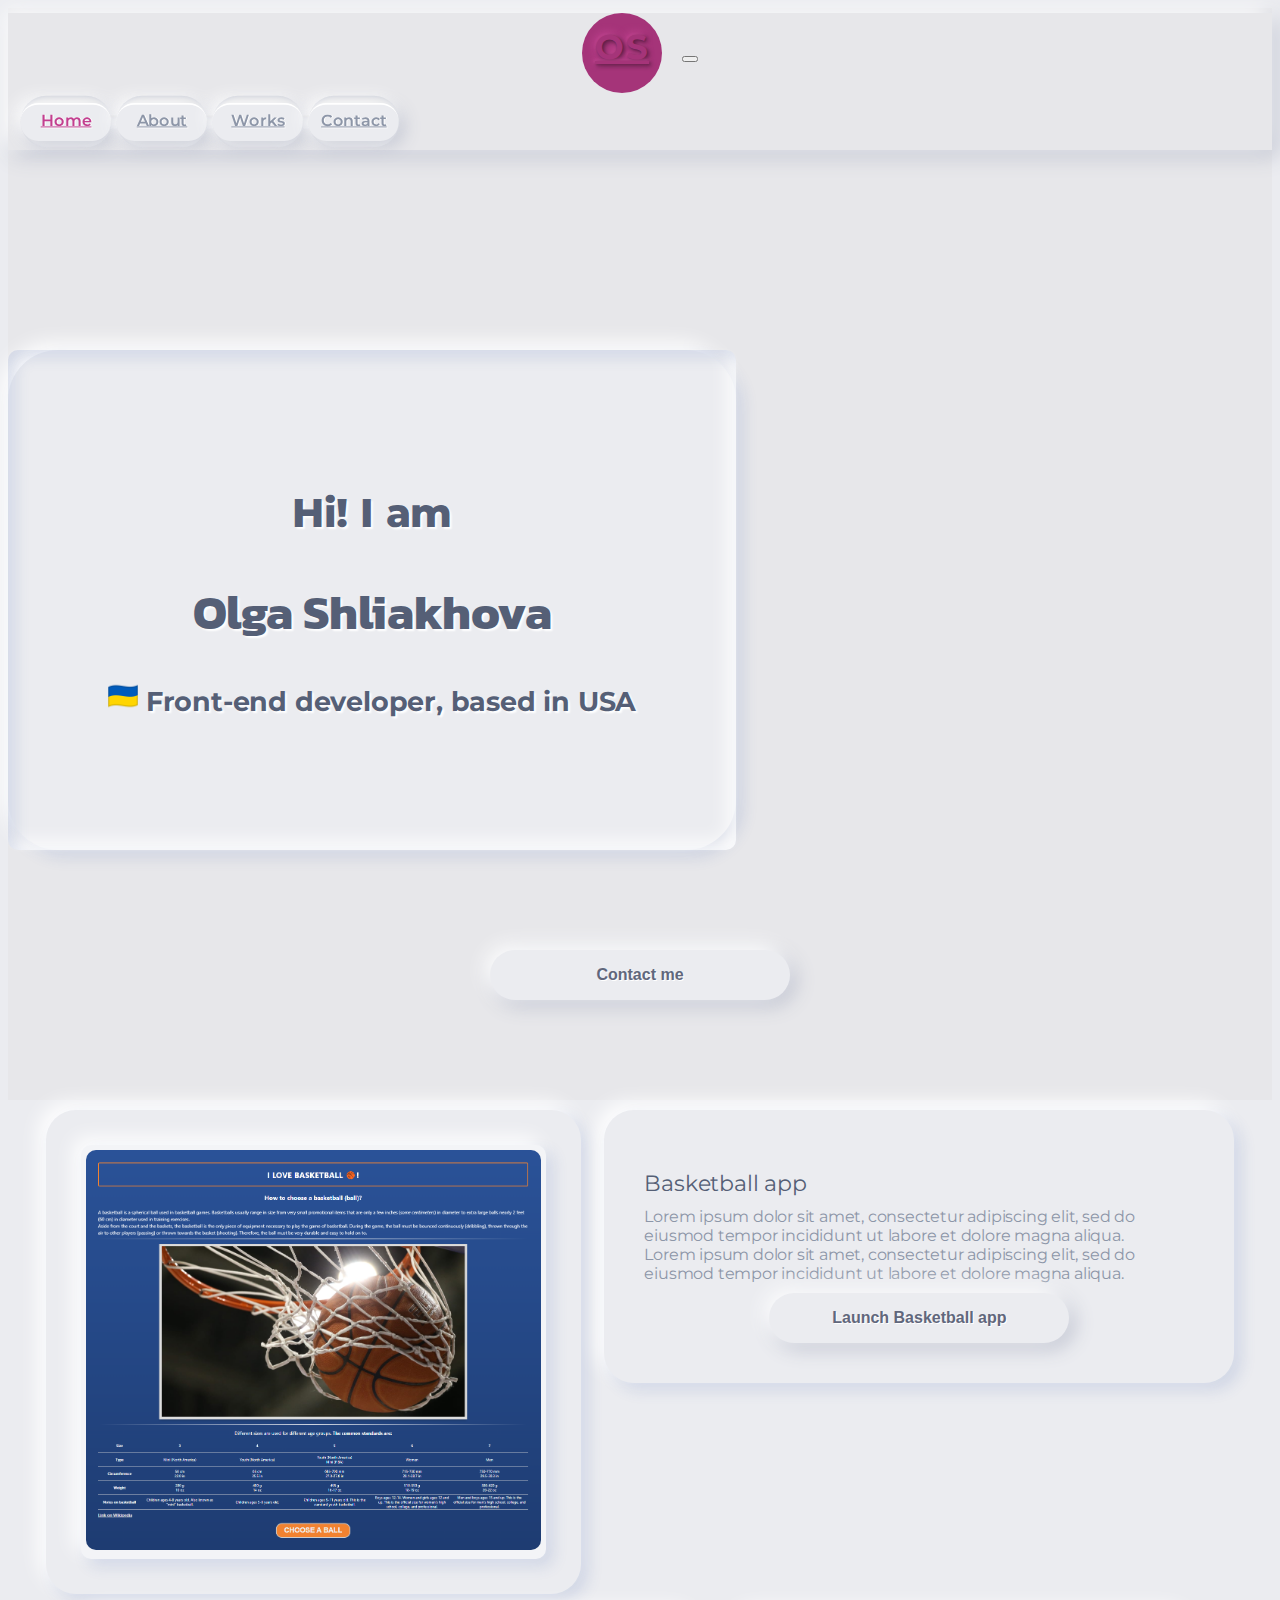
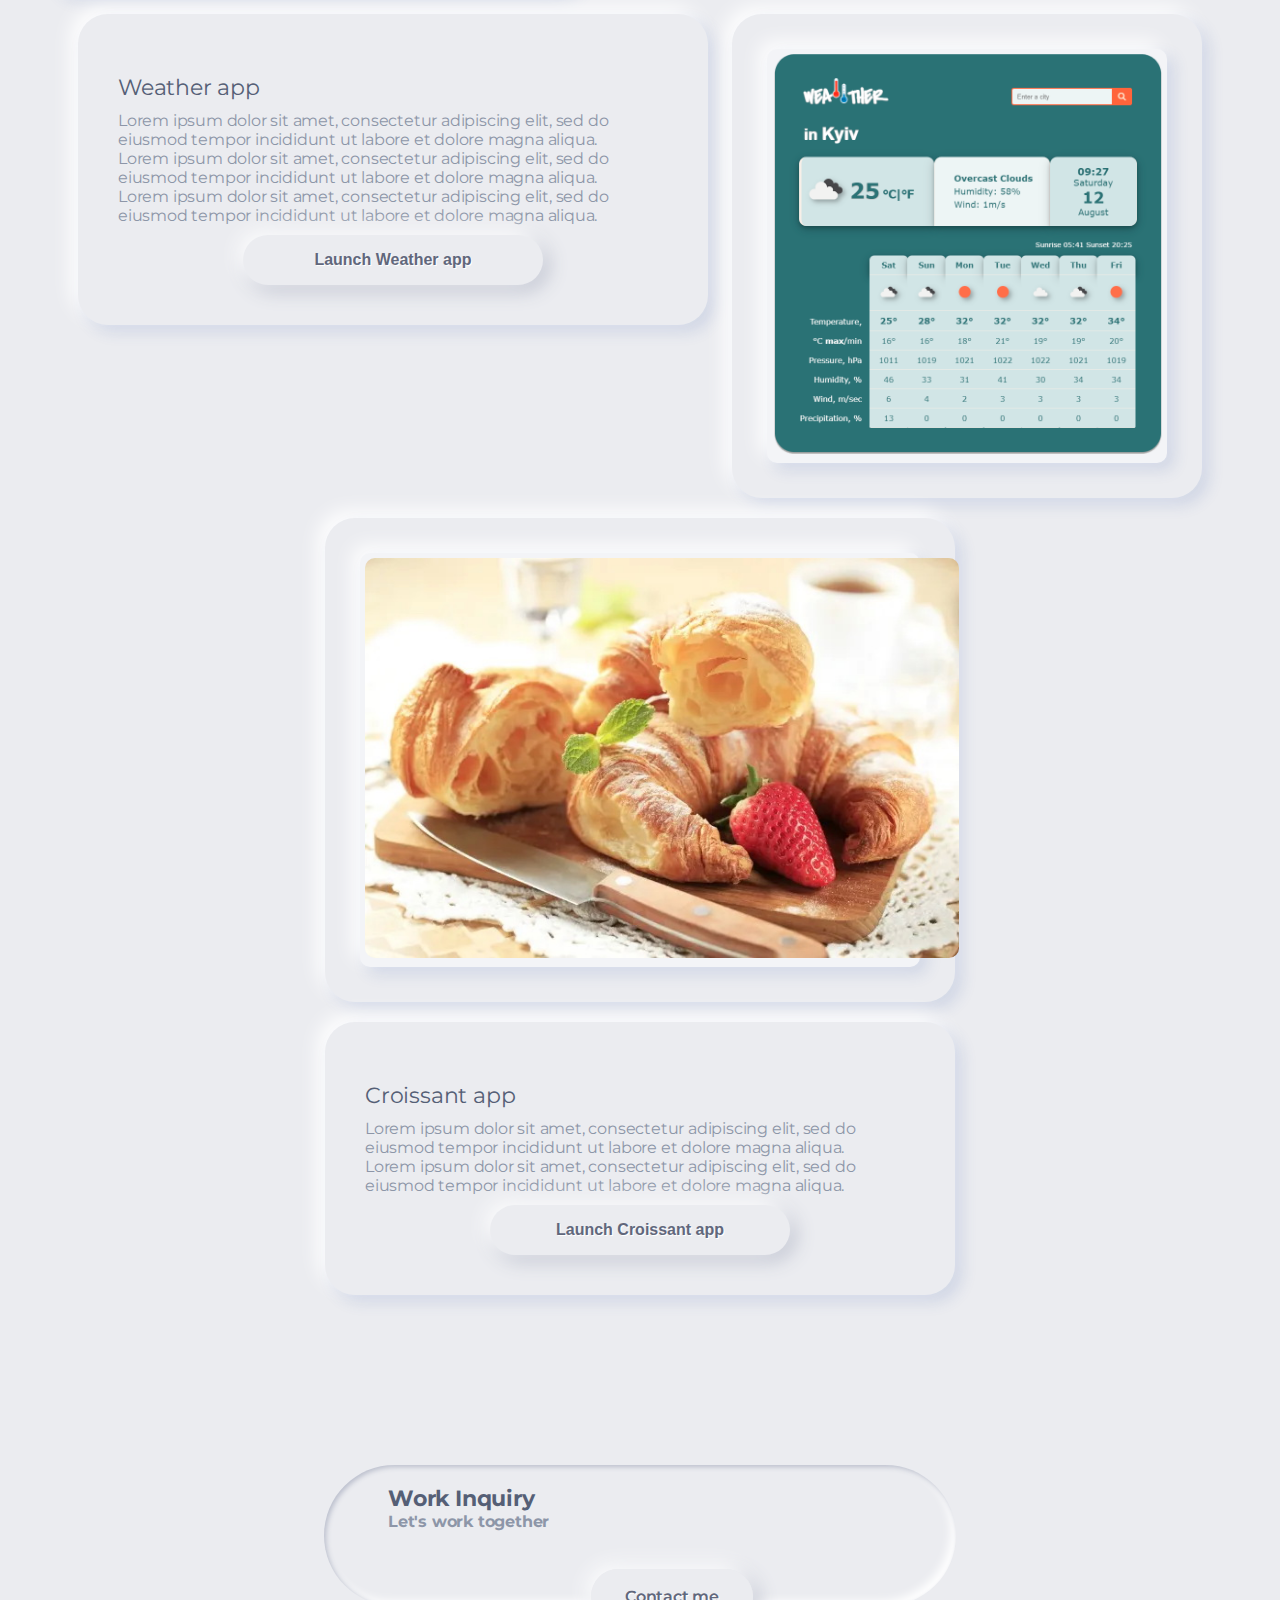
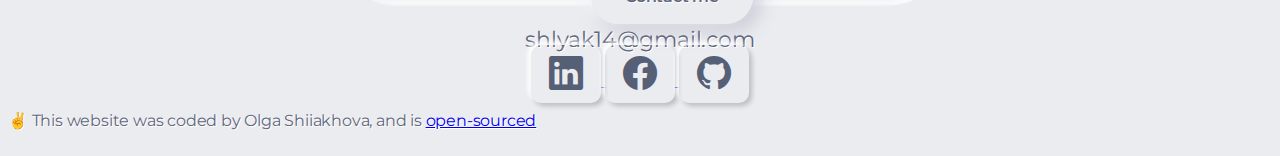
==== commit 6c91b6cc: "Added Seo" ====
--- a/index.html
+++ b/index.html
@@ -4,9 +4,6 @@
     <meta charset="UTF-8" />
     <meta http-equiv="X-UA-Compatible" content="IE=edge" />
     <meta name="viewport" content="width=device-width, initial-scale=1.0" />
-    <meta
-      name="description"
-      content="Olga Shliakhova. Portfolio. Examples of my projects." />
     <link
       rel="stylesheet"
       href="https://cdn.jsdelivr.net/npm/bootstrap-icons@1.10.3/font/bootstrap-icons.css" />
@@ -25,14 +22,17 @@
       integrity="sha384-HwwvtgBNo3bZJJLYd8oVXjrBZt8cqVSpeBNS5n7C8IVInixGAoxmnlMuBnhbgrkm"
       crossorigin="anonymous"></script>
     <link rel="stylesheet" type="text/css" href="css/style.css" />
-    <title>Olga Shliakhova</title>
+    <meta
+      name="description"
+      content="Olga is a front-end engineer based in USA." />
+    <title>Front-end developer - Olga Shliakhova</title>
   </head>
   <body>
     <div class="container-fluid wrapper mx-auto">
       <div class="hero">
         <nav class="navbar fixed-top navbar-expand-md bg-body-tertiary">
           <div class="container-fluid">
-            <a class="navbar-brand" href="index.html">OS</a>
+            <a class="navbar-brand" href="index.html" title="Homepage">OS</a>
             <button
               class="navbar-toggler"
               type="button"
@@ -53,24 +53,38 @@
                     <a
                       class="nav-link active"
                       aria-current="page"
-                      href="index.html">
+                      href="index.html"
+                      title="Homepage">
                       Home
                     </a>
                   </div>
                 </div>
                 <div class="navbar-nav toggle">
                   <div class="label">
-                    <a class="nav-link" href="html/about.html"> About </a>
-                  </div>
-                </div>
-                <div class="navbar-nav toggle">
-                  <div class="label">
-                    <a class="nav-link" href="html/works.html"> Works </a>
-                  </div>
-                </div>
-                <div class="navbar-nav toggle">
-                  <div class="label">
-                    <a class="nav-link" href="html/about.html#contact-me">
+                    <a
+                      class="nav-link"
+                      href="html/about.html"
+                      title="About Olga">
+                      About
+                    </a>
+                  </div>
+                </div>
+                <div class="navbar-nav toggle">
+                  <div class="label">
+                    <a
+                      class="nav-link"
+                      href="html/works.html"
+                      title="Olga`s works">
+                      Works
+                    </a>
+                  </div>
+                </div>
+                <div class="navbar-nav toggle">
+                  <div class="label">
+                    <a
+                      class="nav-link"
+                      href="html/about.html#contact-me"
+                      title="Contact Olga">
                       Contact
                     </a>
                   </div>
@@ -93,16 +107,10 @@
           </div>
 
           <div class="d-grid gap-2 d-lg-block mx-auto buttons">
-            <!-- <button
-              type="button"
-              class="btn mb-2 mx-auto about"
-              onclick="window.location.href = `main/about.html`;">
-              About me
-            </button> -->
             <button
               type="button"
               class="btn mb-2 mx-auto contact"
-              onclick="window.location.href = `main/about.html#contact-me`;">
+              onclick="window.location.href = `html/contact.html#contact-me`;">
               Contact me
             </button>
           </div>
@@ -198,6 +206,63 @@
           </button>
         </div>
       </div>
+
+      <footer>
+        <div class="container-fluid mx-auto footer-inner">
+          <div
+            class="contact-box justify-content-between mb-3 d-none d-md-flex">
+            <div>
+              <div class="footer-title">Work Inquiry</div>
+              <div class="footer-text">Let's work together</div>
+            </div>
+            <div class="link-email">
+              <a
+                class="email"
+                title="Contact Olga"
+                onclick="window.location.href = `html/contact.html#contact-me`;">
+                Contact me
+              </a>
+            </div>
+          </div>
+        </div>
+        <div class="d-flex justify-content-center mb-3">
+          <a
+            class="footer-email"
+            title="Olga`s email"
+            href="mailto:shlyak14@gmail.com">
+            shlyak14@gmail.com
+          </a>
+        </div>
+        <div class="social-links d-flex justify-content-center">
+          <a
+            title="Olga`s LinkedIn"
+            href="https://www.linkedin.com/in/olga-shliakhova-25634a65/"
+            target="_blank">
+            <i class="icon bi bi-linkedin"></i>
+          </a>
+          <a
+            title="Olga`s facebook"
+            href="https://www.facebook.com/Lolik14"
+            target="_blank">
+            <i class="icon bi bi-facebook"></i>
+          </a>
+          <a
+            title="Olga`s Github"
+            href="https://github.com/LolikBolik14"
+            target="_blank">
+            <i class="icon bi bi-github"></i>
+          </a>
+        </div>
+        <p class="text-center mt-5">
+          ✌️ This website was coded by Olga Shiiakhova, and is
+          <a
+            title="Olga`s Github portfolio app"
+            href="https://github.com/LolikBolik14/portfolio-app"
+            target="_blank">
+            open-sourced
+          </a>
+        </p>
+      </footer>
     </div>
     <script src="js/script.is"></script>
   </body>
--- a/css/style.css
+++ b/css/style.css
@@ -25,20 +25,18 @@
 
 .hero {
   background-color: var(--secondary-bg);
-  padding: 5px 0 100px 0;
+  padding: 5px 0 40px 0;
 }
 
 .navbar {
   border: 0;
   outline: 0;
   font-size: var(--ruler);
-  /* border-radius: calc(var(--ruler) * 2); */
-  padding: var(--ruler);
+  padding: auto 5px;
   background: var(--secondary-bg) !important;
   text-shadow: 1px 1px 0 var(--color-white);
   color: var(--color-font);
   font-weight: 600;
-  margin: 5px;
   box-shadow: -5px -5px 20px var(--color-white),
     5px 5px 20px var(--color-shadow);
   transition: all 0.2s ease-in-out;
@@ -79,7 +77,7 @@
   justify-content: space-between;
   align-items: center;
   width: 35%;
-  /* transform: scale(1.2); */
+  transform: scale(0.95);
   position: relative;
 }
 
@@ -119,6 +117,7 @@
   box-shadow: inset 2px 2px 5px #babecc, inset -5px -5px 10px #fff;
   border-top: 1px solid #bbb;
   border-bottom: 1px solid #fff;
+  transform: scale(0.95);
 }
 
 .nav-link {
@@ -180,7 +179,9 @@
 .greeting,
 #contact-me,
 .about-me,
-.about {
+.about,
+.works,
+.contacts {
   color: var(--text-color);
   text-shadow: 2px 2px 2px var(--color-white);
   text-align: center;
@@ -204,31 +205,32 @@
   width: 30px;
 }
 
+.flag-big {
+  width: 60px;
+}
+
 .buttons {
   margin: 40px auto;
   text-align: center;
 }
 
-.contact,
+/* .contact,
 .about {
-  /* text-shadow: 2px 2px 2px var(--color-white); */
   padding: 20px 100px !important;
-  font-weight: 700;
-  /* color: var(--text-color); */
-}
+} */
 
 .contact:hover {
   color: var(--color-font);
 }
 
 .btn,
-.email,
-.back {
+.email {
   border: 0;
   outline: 0;
   font-size: var(--ruler);
   border-radius: calc(var(--ruler) * 2);
   padding: var(--ruler);
+  width: 300px;
   background-color: var(--main-bg);
   text-shadow: 1px 1px 0 var(--color-white);
   color: #61677c;
@@ -240,6 +242,10 @@
   cursor: pointer;
 }
 
+.email {
+  width: 200px !important;
+}
+
 .launch {
   width: 300px;
 }
@@ -288,7 +294,7 @@
 }
 
 .gallery {
-  height: 290px !important;
+  height: 385px !important;
 }
 
 .card-collection .example-card {
@@ -299,16 +305,24 @@
 }
 
 .link-email {
-  margin-top: 30px;
+  margin-top: 36px;
   text-align: center;
 }
 
 .email,
-.back {
+.footer-email {
   text-decoration: none;
-}
-.email {
-  padding: 18px 64px;
+  padding: 18px 34px;
+}
+
+.footer-email {
+  font-size: 22px;
+}
+
+.footer-email,
+.text-center {
+  text-shadow: 1px 1px 0 var(--color-white);
+  color: #61677c;
 }
 
 .btn-back {
@@ -316,8 +330,11 @@
   margin-top: 40px;
   margin-left: 10px;
 }
-.back {
-  display: inline;
+
+.main-about,
+.main-works,
+.main-contacts {
+  margin: 200px auto 0 auto;
 }
 
 .contact-inner {
@@ -333,7 +350,6 @@
   border-radius: calc(var(--ruler) * 7);
   padding: calc(var(--ruler) * 1.5);
   background-color: var(--main-bg);
-  text-align: center;
   box-shadow: inset 2px 2px 5px var(--color-shadow),
     inset -5px -5px 10px var(--color-white);
   width: 100%;
@@ -343,6 +359,22 @@
   -webkit-appearance: none;
 }
 
+.footer-inner {
+  margin: 160px auto 20px;
+  border: 0;
+  outline: 0;
+  border-radius: calc(var(--ruler) * 7);
+  padding-left: calc(var(--ruler) * 4);
+  background-color: var(--main-bg);
+  box-shadow: inset 2px 2px 5px var(--color-shadow),
+    inset -5px -5px 10px var(--color-white);
+  width: 50%;
+  box-sizing: border-box;
+  transition: all 0.2s ease-in-out;
+  appearance: none;
+  -webkit-appearance: none;
+}
+
 #about-me {
   padding: 0 60px;
   margin-bottom: 0 !important;
@@ -350,6 +382,167 @@
   text-shadow: 1px 1px 0 var(--color-white);
 }
 
+.card-title,
+.footer-title {
+  color: var(--text-color);
+  font-size: 22px;
+  padding: 20px 0 0;
+  text-align: center;
+}
+
+.card-text {
+  padding: 0 0 10px;
+}
+
+.footer-text {
+  padding: 0 0 20px;
+}
+
+.card-text,
+.footer-text {
+  text-align: center;
+  color: var(--color-font);
+}
+
+.footer-title,
+.footer-text {
+  text-align: start !important;
+  font-weight: 700;
+}
+
+.social-links {
+  gap: 28px;
+}
+
+.icon {
+  color: var(--text-color);
+  font-size: 34px;
+  cursor: pointer;
+  padding: 8px 18px;
+  border-radius: 10px;
+  box-shadow: 3px 3px 5px rgba(0, 0, 0, 0.2), -3px -3px 5px rgb(255, 255, 255);
+
+  transition: box-shadow 1s;
+}
+
+.icon:hover {
+  box-shadow: inset 3px 3px 5px rgba(0, 0, 0, 0.2),
+    inset -3px -3px 5px rgb(255, 255, 255);
+}
+
+.contact-container {
+  margin: 6% 0;
+  display: flex;
+  flex-direction: row;
+  border-radius: 20px;
+  width: 900px;
+  max-width: 90%;
+  box-shadow: 9px 9px 18px #cdcdcd, -9px -9px 18px #ffffff;
+}
+
+.contact-left {
+  width: 60%;
+  padding: 20px;
+  color: var(--text-color);
+}
+.contact-form {
+  margin-top: 10px;
+  width: 100%;
+}
+.single-row {
+  display: flex;
+  justify-content: space-between;
+}
+.form-in {
+  padding: 0.5em;
+  font-size: 16px;
+  width: 100%;
+  resize: vertical;
+  margin-top: 1em;
+  background: var(--main-bg);
+  border: none;
+  box-shadow: inset 5px 5px 12px #e0e0e0, inset -5px -5px 12px #fcfcfc;
+  outline: none;
+  color: var(--color-font);
+}
+.single-row + input {
+  margin: 0 10px;
+}
+.ml {
+  margin-left: 10px;
+}
+.mr {
+  margin-right: 10px;
+}
+
+.multiple-row {
+  position: relative;
+}
+#submit {
+  display: none;
+}
+#submit + label {
+  position: absolute;
+  font-size: 16px;
+  bottom: 20px;
+  right: 20px;
+  padding: 10px 15px;
+  background-color: #3369e7;
+  border-radius: 100%;
+  color: #eeeeee;
+  box-shadow: 6px 6px 12px #bebebe, -6px -6px 12px #ffffff;
+  cursor: pointer;
+}
+
+#submit + label:hover {
+  box-shadow: inset 6px 6px 12px #2954b9, inset -6px -6px 12px #3d7eff;
+}
+
+.contact-right {
+  padding: 20px;
+  width: 40%;
+  color: var(--text-color);
+}
+
+h4 {
+  font-size: 22px;
+  color: var(--text-color);
+  text-align: start;
+  font-weight: 600;
+}
+
+textarea {
+  min-height: 200px;
+}
+
+.contact-info {
+  font-size: 16px;
+  margin-top: 40px;
+}
+.contact-info p {
+  margin-bottom: 20px;
+}
+.contact-info p i {
+  margin-right: 20px;
+}
+
+@media only screen and (max-width: 770px) {
+  .contact-container {
+    flex-direction: column;
+  }
+  .contact-right,
+  .contact-left {
+    width: 100%;
+  }
+  .bar {
+    display: none;
+  }
+  .toggle {
+    box-shadow: none;
+    border-radius: none;
+  }
+}
+
 @media screen and (max-width: 600px) {
   h1 {
     font-size: calc(var(--ruler) * 2) !important;
@@ -395,4 +588,7 @@
   .about {
     padding: 20px 50px !important;
   }
-}
+  .gallery {
+    height: 245px !important;
+  }
+}
